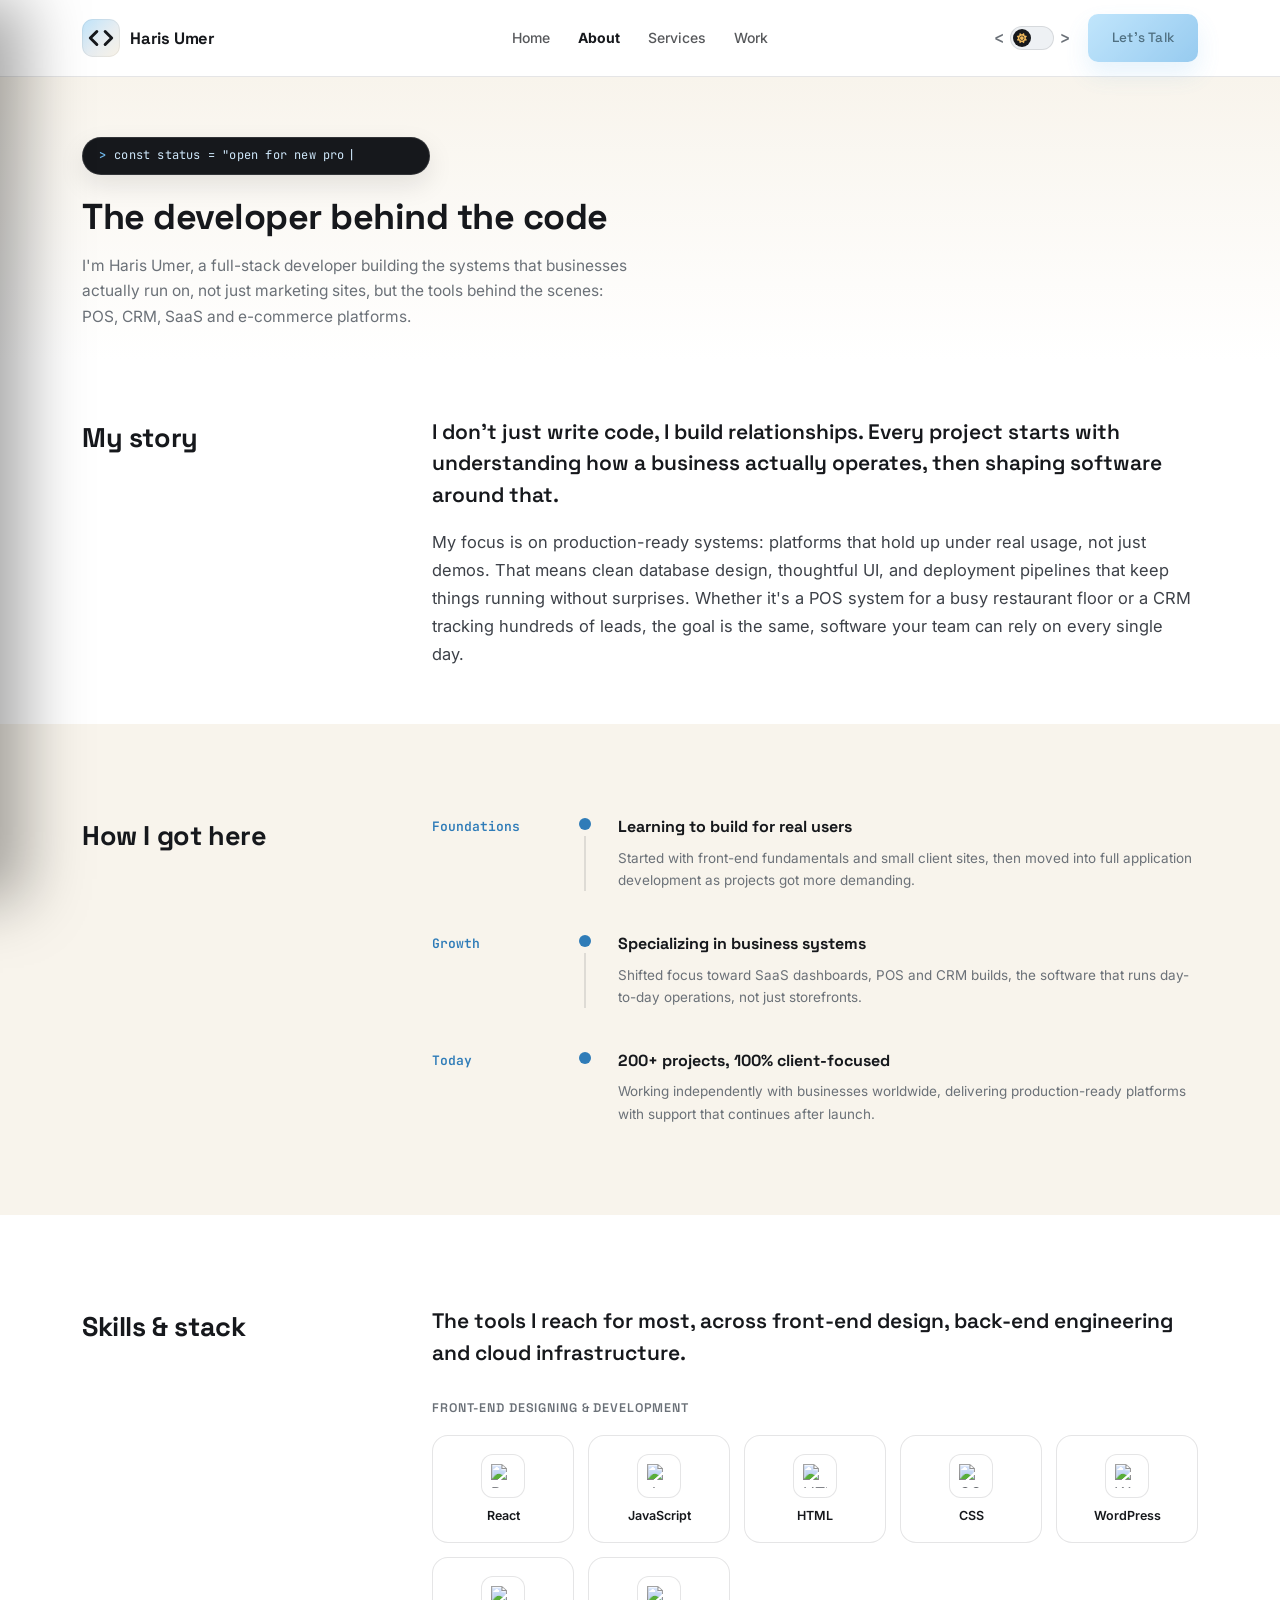
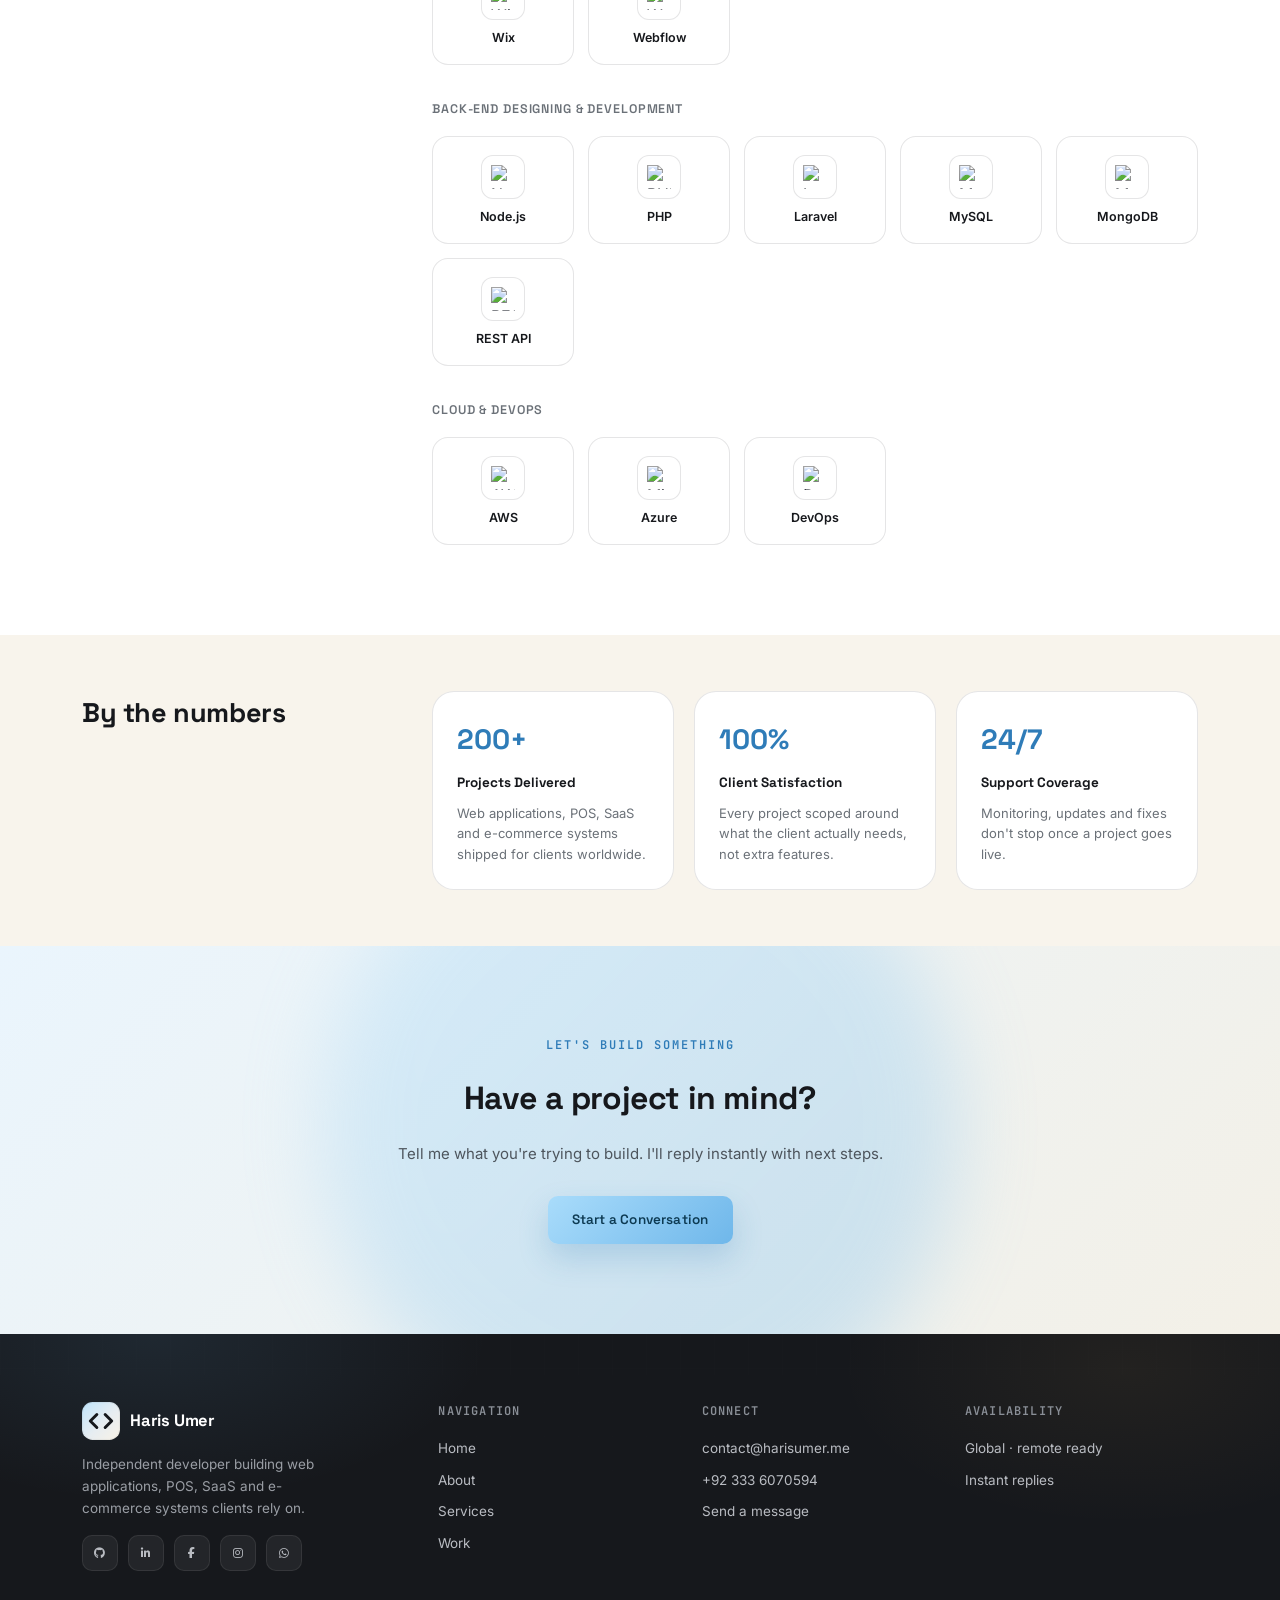
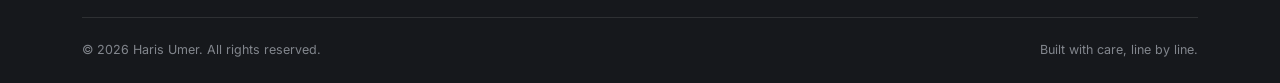
==== about.html @ bc99680a "Add files via upload" ====
<!DOCTYPE html>
<html lang="en">
<head>
<meta charset="UTF-8" />
<script>
(function () {
  try {
    var saved = localStorage.getItem('theme');
    var theme = saved || 'light';
    document.documentElement.setAttribute('data-theme', theme);
  } catch (e) {}
})();
</script>
<meta name="viewport" content="width=device-width, initial-scale=1.0" />
<title>About | Haris Umer</title>
<meta name="description" content="Full-stack developer focused on business systems, SaaS, POS, CRM and e-commerce. Learn about the stack, the process, and the way I work.">
<meta name="keywords" content="about Haris Umer, full-stack developer bio, Laravel React developer, business systems engineer, software developer process">
<meta name="author" content="Haris Umer">
<meta name="robots" content="index, follow, max-image-preview:large">
<meta name="theme-color" content="#16181c">
<link rel="canonical" href="https://harisumer.me/about">

<!-- Open Graph / Facebook / LinkedIn -->
<meta property="og:type" content="website">
<meta property="og:site_name" content="Haris Umer">
<meta property="og:url" content="https://harisumer.me/about">
<meta property="og:title" content="About | Haris Umer">
<meta property="og:description" content="Full-stack developer focused on business systems, SaaS, POS, CRM and e-commerce. Learn about the stack, the process, and the way I work.">
<meta property="og:image" content="https://harisumer.me/assets/images/og-image.png">
<meta property="og:image:width" content="1200">
<meta property="og:image:height" content="630">
<meta property="og:image:alt" content="Haris Umer - Business Systems Engineer">
<meta property="og:locale" content="en_US">

<!-- Twitter -->
<meta name="twitter:card" content="summary_large_image">
<meta name="twitter:url" content="https://harisumer.me/about">
<meta name="twitter:title" content="About | Haris Umer">
<meta name="twitter:description" content="Full-stack developer focused on business systems, SaaS, POS, CRM and e-commerce. Learn about the stack, the process, and the way I work.">
<meta name="twitter:image" content="https://harisumer.me/assets/images/og-image.png">
<meta name="twitter:image:alt" content="Haris Umer - Business Systems Engineer">

<!-- Icons -->
<link rel="icon" type="image/svg+xml" href="assets/favicon.svg">
<link rel="icon" type="image/png" sizes="192x192" href="assets/images/logo-192.png">
<link rel="apple-touch-icon" sizes="512x512" href="assets/images/logo-512.png">
<link rel="stylesheet" href="assets/styles.css" />
<link rel="stylesheet" href="https://cdnjs.cloudflare.com/ajax/libs/font-awesome/6.5.2/css/all.min.css" referrerpolicy="no-referrer" />
<script src="https://cdn.jsdelivr.net/npm/@emailjs/browser@3/dist/email.min.js"></script>
<script type="application/ld+json">
{
  "@context": "https://schema.org",
  "@type": "Person",
  "name": "Haris Umer",
  "url": "https://harisumer.me/",
  "image": "https://harisumer.me/assets/images/logo-512.png",
  "jobTitle": "Business Systems Engineer / Full-Stack Developer",
  "description": "Full-stack developer building production-ready SaaS platforms, POS systems, CRMs and e-commerce applications.",
  "email": "mailto:contact@harisumer.me",
  "telephone": "+923336070594",
  "sameAs": [
    "https://github.com/harisumer8118",
    "https://linkedin.com/in/haris-umer-ba3521279",
    "https://www.facebook.com/profile.php?id=100092946462162",
    "https://www.instagram.com/harisumer16/"
  ]
}
</script>
</head>
<body>

<header class="nav">
  <div class="nav-inner">
    <a class="logo" href="/">
      <img class="logo-badge" src="assets/images/logo.svg" width="40" height="40" alt="Haris Umer logo" loading="eager">
      <span class="logo-word">Haris Umer</span>
    </a>
    <div class="nav-controls">
      <div class="theme-toggle-wrap">
        <span class="bracket">&lt;</span>
        <button type="button" class="theme-toggle" id="themeToggle" role="switch" aria-checked="false" aria-label="Toggle dark mode">
          <span class="toggle-thumb"></span>
        </button>
        <span class="bracket">&gt;</span>
      </div>
      <button class="nav-toggle" type="button" aria-label="Toggle navigation" aria-expanded="false" aria-controls="primaryNav">
        <span></span><span></span><span></span>
      </button>
    </div>
    <nav class="links" id="primaryNav">
      <div class="page-links">
        <a href="/">Home</a>
        <a href="/about" class="active">About</a>
        <a href="/services">Services</a>
        <a href="/work">Work</a>
      </div>
      <a class="btn sky nav-cta" href="/contact">Let's Talk</a>
    </nav>
  </div>
</header>

<!-- ===== PAGE HERO ===== -->
<section class="page-hero">
  <div class="wrap">
    <div class="hero-badge-wrap animate-once">
      <div class="badge code-badge">
        <span class="prompt" aria-hidden="true">&gt;</span><span class="code-line" id="codeLine" aria-hidden="true"></span><span class="caret" aria-hidden="true">|</span>
      </div>
      <span class="sr-only">Available for new projects</span>
    </div>
    <h1>The developer behind the code</h1>
    <p class="lead">I'm Haris Umer, a full-stack developer building the systems that businesses actually run on, not just marketing sites, but the tools behind the scenes: POS, CRM, SaaS and e-commerce platforms.</p>
  </div>
</section>

<!-- ===== BIO ===== -->
<section class="section tight">
  <div class="wrap">
    <div class="split-grid">
      <div class="split-label-col animate-once">
        <h2 class="section-title">My story</h2>
      </div>
      <div class="split-content-col">
        <p class="split-lead as-heading">I don't just write code, I build relationships. Every project starts with understanding how a business actually operates, then shaping software around that.</p>
        <p class="split-lead" style="margin-top:18px;">My focus is on production-ready systems: platforms that hold up under real usage, not just demos. That means clean database design, thoughtful UI, and deployment pipelines that keep things running without surprises. Whether it's a POS system for a busy restaurant floor or a CRM tracking hundreds of leads, the goal is the same, software your team can rely on every single day.</p>
      </div>
    </div>
  </div>
</section>

<!-- ===== TIMELINE ===== -->
<section class="section on-cream">
  <div class="wrap">
    <div class="split-grid">
      <div class="split-label-col animate-once">
        <h2 class="section-title">How I got here</h2>
      </div>
      <div class="split-content-col">
        <div class="timeline stagger-children">
          <div class="timeline-item">
            <div class="t-year">Foundations</div>
            <div class="t-dot-col"><span class="t-dot"></span><span class="t-line"></span></div>
            <div><h3>Learning to build for real users</h3><p>Started with front-end fundamentals and small client sites, then moved into full application development as projects got more demanding.</p></div>
          </div>
          <div class="timeline-item">
            <div class="t-year">Growth</div>
            <div class="t-dot-col"><span class="t-dot"></span><span class="t-line"></span></div>
            <div><h3>Specializing in business systems</h3><p>Shifted focus toward SaaS dashboards, POS and CRM builds, the software that runs day-to-day operations, not just storefronts.</p></div>
          </div>
          <div class="timeline-item">
            <div class="t-year">Today</div>
            <div class="t-dot-col"><span class="t-dot"></span></div>
            <div><h3>200+ projects, 100% client-focused</h3><p>Working independently with businesses worldwide, delivering production-ready platforms with support that continues after launch.</p></div>
          </div>
        </div>
      </div>
    </div>
  </div>
</section>

<!-- ===== SKILLS ===== -->
<section class="section">
  <div class="wrap">
    <div class="split-grid">
      <div class="split-label-col animate-once">
        <h2 class="section-title">Skills &amp; stack</h2>
      </div>
      <div class="split-content-col">
        <p class="split-lead as-heading" style="margin-bottom:30px;">The tools I reach for most, across front-end design, back-end engineering and cloud infrastructure.</p>

        <div class="skill-category">
          <h3 class="skill-cat-title">Front-end designing &amp; development</h3>
          <div class="skill-logo-grid stagger-children">
            <div class="skill-logo-card"><span class="skill-logo-icon"><img src="https://cdn.simpleicons.org/react" alt="React logo" loading="lazy"></span><span class="skill-logo-name">React</span></div>
            <div class="skill-logo-card"><span class="skill-logo-icon"><img src="https://cdn.simpleicons.org/javascript" alt="JavaScript logo" loading="lazy"></span><span class="skill-logo-name">JavaScript</span></div>
            <div class="skill-logo-card"><span class="skill-logo-icon"><img src="https://cdn.simpleicons.org/html5" alt="HTML5 logo" loading="lazy"></span><span class="skill-logo-name">HTML</span></div>
            <div class="skill-logo-card"><span class="skill-logo-icon"><img src="https://cdn.simpleicons.org/css" alt="CSS3 logo" loading="lazy"></span><span class="skill-logo-name">CSS</span></div>
            <div class="skill-logo-card"><span class="skill-logo-icon"><img src="https://cdn.simpleicons.org/wordpress" alt="WordPress logo" loading="lazy"></span><span class="skill-logo-name">WordPress</span></div>
            <div class="skill-logo-card"><span class="skill-logo-icon"><img src="https://cdn.simpleicons.org/wix" alt="Wix logo" loading="lazy"></span><span class="skill-logo-name">Wix</span></div>
            <div class="skill-logo-card"><span class="skill-logo-icon"><img src="https://cdn.simpleicons.org/webflow" alt="Webflow logo" loading="lazy"></span><span class="skill-logo-name">Webflow</span></div>
          </div>
        </div>

        <div class="skill-category">
          <h3 class="skill-cat-title">Back-end designing &amp; development</h3>
          <div class="skill-logo-grid stagger-children">
            <div class="skill-logo-card"><span class="skill-logo-icon"><img src="https://cdn.simpleicons.org/nodedotjs" alt="Node.js logo" loading="lazy"></span><span class="skill-logo-name">Node.js</span></div>
            <div class="skill-logo-card"><span class="skill-logo-icon"><img src="https://cdn.simpleicons.org/php" alt="PHP logo" loading="lazy"></span><span class="skill-logo-name">PHP</span></div>
            <div class="skill-logo-card"><span class="skill-logo-icon"><img src="https://cdn.simpleicons.org/laravel" alt="Laravel logo" loading="lazy"></span><span class="skill-logo-name">Laravel</span></div>
            <div class="skill-logo-card"><span class="skill-logo-icon"><img src="https://cdn.simpleicons.org/mysql" alt="MySQL logo" loading="lazy"></span><span class="skill-logo-name">MySQL</span></div>
            <div class="skill-logo-card"><span class="skill-logo-icon"><img src="https://cdn.simpleicons.org/mongodb" alt="MongoDB logo" loading="lazy"></span><span class="skill-logo-name">MongoDB</span></div>
            <div class="skill-logo-card"><span class="skill-logo-icon"><img src="https://cdn.simpleicons.org/swagger" alt="REST API logo" loading="lazy"></span><span class="skill-logo-name">REST API</span></div>
          </div>
        </div>

        <div class="skill-category">
          <h3 class="skill-cat-title">Cloud &amp; DevOps</h3>
          <div class="skill-logo-grid stagger-children">
            <div class="skill-logo-card"><span class="skill-logo-icon"><img src="https://cdn.jsdelivr.net/gh/devicons/devicon@latest/icons/amazonwebservices/amazonwebservices-original-wordmark.svg" alt="AWS logo" loading="lazy"></span><span class="skill-logo-name">AWS</span></div>
            <div class="skill-logo-card"><span class="skill-logo-icon"><img src="https://cdn.jsdelivr.net/gh/devicons/devicon@latest/icons/azure/azure-original.svg" alt="Microsoft Azure logo" loading="lazy"></span><span class="skill-logo-name">Azure</span></div>
            <div class="skill-logo-card"><span class="skill-logo-icon"><img src="https://cdn.simpleicons.org/docker" alt="Docker logo" loading="lazy"></span><span class="skill-logo-name">DevOps</span></div>
          </div>
        </div>
      </div>
    </div>
  </div>
</section>

<!-- ===== FACTS ===== -->
<section class="section tight on-cream">
  <div class="wrap">
    <div class="split-grid">
      <div class="split-label-col animate-once">
        <h2 class="section-title">By the numbers</h2>
      </div>
      <div class="split-content-col">
        <div class="fact-grid stagger-children">
          <div class="fact-card"><div class="n">200+</div><h4>Projects Delivered</h4><p>Web applications, POS, SaaS and e-commerce systems shipped for clients worldwide.</p></div>
          <div class="fact-card"><div class="n">100%</div><h4>Client Satisfaction</h4><p>Every project scoped around what the client actually needs, not extra features.</p></div>
          <div class="fact-card"><div class="n">24/7</div><h4>Support Coverage</h4><p>Monitoring, updates and fixes don't stop once a project goes live.</p></div>
        </div>
      </div>
    </div>
  </div>
</section>

<!-- ===== CTA ===== -->
<section class="cta-section">
  <div class="wrap">
    <div class="eyebrow">Let's build something</div>
    <h2>Have a project in mind?</h2>
    <p>Tell me what you're trying to build. I'll reply instantly with next steps.</p>
    <a class="btn sky" href="/contact">Start a Conversation</a>
  </div>
</section>

<footer>
  <div class="wrap">
    <div class="footer-grid">
      <div class="footer-col footer-brand">
        <a class="logo" href="/">
          <img class="logo-badge" src="assets/images/logo.svg" width="40" height="40" alt="Haris Umer logo" loading="eager">
          <span class="logo-word" style="color:#fff;">Haris Umer</span>
        </a>
        <p>Independent developer building web applications, POS, SaaS and e-commerce systems clients rely on.</p>
        <div class="social-row">
          <a href="https://github.com/harisumer8118" target="_blank" rel="noopener" aria-label="GitHub"><i class="fa-brands fa-github" aria-hidden="true"></i></a>
          <a href="https://linkedin.com/in/haris-umer-ba3521279" target="_blank" rel="noopener" aria-label="LinkedIn"><i class="fa-brands fa-linkedin-in" aria-hidden="true"></i></a>
          <a href="https://www.facebook.com/profile.php?id=100092946462162" target="_blank" rel="noopener" aria-label="Facebook"><i class="fa-brands fa-facebook-f" aria-hidden="true"></i></a>
          <a href="https://www.instagram.com/harisumer16/" target="_blank" rel="noopener" aria-label="Instagram"><i class="fa-brands fa-instagram" aria-hidden="true"></i></a>
          <a href="https://wa.me/923336070594" target="_blank" rel="noopener" aria-label="WhatsApp"><i class="fa-brands fa-whatsapp" aria-hidden="true"></i></a>
        </div>
      </div>
      <div class="footer-col">
        <h6>Navigation</h6>
        <a href="/">Home</a>
        <a href="/about">About</a>
        <a href="/services">Services</a>
        <a href="/work">Work</a>
      </div>
      <div class="footer-col">
        <h6>Connect</h6>
        <a href="mailto:contact@harisumer.me">contact@harisumer.me</a>
        <a href="tel:+923336070594">+92 333 6070594</a>
        <a href="/contact">Send a message</a>
      </div>
      <div class="footer-col">
        <h6>Availability</h6>
        <p>Global · remote ready</p>
        <p>Instant replies</p>
      </div>
    </div>
    <div class="footer-bottom">
      <span>© 2026 Haris Umer. All rights reserved.</span>
      <span>Built with care, line by line.</span>
    </div>
  </div>
</footer>


<!-- ===== LET'S TALK POPUP (slide-in form) ===== -->
<div class="talk-popup-overlay" id="talkPopupOverlay"></div>
<aside class="talk-popup" id="talkPopup" aria-hidden="true">
  <button type="button" class="talk-popup-close" id="talkPopupClose" aria-label="Close contact form">
    <i class="fa-solid fa-xmark" aria-hidden="true"></i>
  </button>
  <div class="talk-popup-inner">
    <div class="eyebrow" style="color:#8a8f97;">Send a message</div>
    <h2>Let's build something amazing together</h2>
    <p class="talk-popup-lead">Send over a few details about your project and I'll reply instantly, no automated runaround.</p>
    <form id="talkPopupForm">
      <div class="form-field" style="margin-bottom:16px;">
        <label for="talk-name">Your Name</label>
        <input id="talk-name" type="text" data-field="name" placeholder="e.g., Morgan Chen" required>
      </div>
      <div class="form-field" style="margin-bottom:16px;">
        <label for="talk-email">Email Address</label>
        <input id="talk-email" type="email" data-field="email" placeholder="client@company.com" required>
      </div>
      <div class="form-field" style="margin-bottom:16px;">
        <label for="talk-phone">Phone</label>
        <input id="talk-phone" type="tel" data-field="phone" placeholder="+92 300 1234567">
      </div>
      <div class="form-field" style="margin-bottom:20px;">
        <label for="talk-message">Project / Message</label>
        <textarea id="talk-message" rows="5" data-field="message" placeholder="I need a system that handles..." required></textarea>
      </div>
      <button type="submit" class="btn sky block">Send Message</button>
      <p class="form-status" style="font-size:12.5px; color:#8a8f97; margin-top:12px;"></p>
    </form>
  </div>
</aside>

<!-- ===== SUCCESS POPUP (shown after a message is sent) ===== -->
<div class="success-popup-overlay" id="successPopupOverlay"></div>
<div class="success-popup" id="successPopup" role="alertdialog" aria-hidden="true">
  <button type="button" class="success-popup-close" id="successPopupClose" aria-label="Close">
    <i class="fa-solid fa-xmark" aria-hidden="true"></i>
  </button>
  <div class="success-popup-icon"><i class="fa-solid fa-circle-check" aria-hidden="true"></i></div>
  <h2>Message Sent!</h2>
  <p>Thanks for reaching out, your message has been sent successfully.</p>
</div>

<script src="assets/nav.js"></script>
<script src="assets/theme.js"></script>
<script src="assets/badge.js"></script>
</body>
</html>
---- assets/styles.css ----
/* ============================================================
   HARIS UMER — Developer Portfolio
   Shared stylesheet
   ============================================================ */

@import url('https://fonts.googleapis.com/css2?family=Space+Grotesk:wght@500;600;700&family=Inter:wght@400;500;600;700&family=JetBrains+Mono:wght@400;500;600&display=swap');

* { margin: 0; padding: 0; box-sizing: border-box; }

:root {
  --ink: #16181c;
  --ink-soft: #3d4148;
  --muted: #6b7178;
  --paper: #ffffff;
  --cream: #f8f4ec;
  --gray: #eef1f4;
  --line: rgba(22, 24, 28, .11);
  --card: #f6f3ec;
  --sky: #6fb7ea;
  --sky-deep: #2f7cb8;
  --sky-soft: #dcedfa;
  --grad: linear-gradient(135deg, #bfe4fb 0%, #e7edf1 52%, #f8f2e6 100%);
  --grad-btn: linear-gradient(135deg, #a9dcfb 0%, #6fb7ea 100%);
  --grad-deep: linear-gradient(135deg, #6fb7ea 0%, #9db6c8 55%, #e9dfcf 100%);
  --radius-lg: 22px;
  --radius-md: 16px;
  --radius-sm: 10px;
  --maxw: 1180px;
  --display: 'Space Grotesk', sans-serif;
  --body: 'Inter', sans-serif;
  --mono: 'JetBrains Mono', monospace;

  /* fixed tokens: stay constant across light/dark theme (always-dark UI surfaces) */
  --ink-fixed: #16181c;
  --ink-fixed-soft: #22252b;
  --header-bg: rgba(255, 255, 255, .82);
  --shadow-color: rgba(22, 24, 28, .10);
}

html[data-theme="dark"] {
  --ink: #eef1f5;
  --ink-soft: #c7ccd3;
  --muted: #9298a1;
  --paper: #121417;
  --cream: #1a1d22;
  --gray: #1e2126;
  --line: rgba(255, 255, 255, .12);
  --card: #1b1e23;
  --sky-soft: rgba(111, 183, 234, .16);
  --header-bg: rgba(18, 20, 23, .78);
  --shadow-color: rgba(0, 0, 0, .45);
}

html { scroll-behavior: smooth; }
html, body { max-width: 100%; overflow-x: hidden; }

body {
  font-family: var(--body);
  color: var(--ink-soft);
  background: var(--paper);
  -webkit-font-smoothing: antialiased;
  line-height: 1.65;
  transition: background-color .35s ease, color .35s ease;
}

a { color: inherit; text-decoration: none; }
img { max-width: 100%; display: block; }
button { font-family: inherit; cursor: pointer; }
.wrap { max-width: var(--maxw); margin: 0 auto; padding: 0 32px; }
h1, h2, h3, h4, .logo-word, .eyebrow, .btn, .mono { font-family: var(--display); }
.mono-font { font-family: var(--mono); }

/* ----- ANIMATIONS ----- */
@keyframes fadeSlideUp { 0% { opacity: 0; transform: translateY(22px); } 100% { opacity: 1; transform: translateY(0); } }
@keyframes floaty { 0%, 100% { transform: translateY(0); } 50% { transform: translateY(-10px); } }
@keyframes blink { 0%, 100% { opacity: 1; } 50% { opacity: .25; } }
.animate-once { animation: fadeSlideUp .6s ease forwards; }
.stagger-children > * { opacity: 0; animation: fadeSlideUp .5s ease forwards; }
.stagger-children > *:nth-child(1) { animation-delay: .05s; }
.stagger-children > *:nth-child(2) { animation-delay: .1s; }
.stagger-children > *:nth-child(3) { animation-delay: .15s; }
.stagger-children > *:nth-child(4) { animation-delay: .2s; }
.stagger-children > *:nth-child(5) { animation-delay: .25s; }
.stagger-children > *:nth-child(6) { animation-delay: .3s; }

/* ---------- NAV ---------- */
header.nav {
  position: sticky;
  top: 0;
  z-index: 50;
  background: var(--header-bg);
  backdrop-filter: blur(12px);
  border-bottom: 1px solid var(--line);
  transition: background-color .35s ease, border-color .35s ease;
}
.nav-inner {
  position: relative;
  max-width: var(--maxw);
  margin: 0 auto;
  padding: 14px 32px;
  display: flex;
  align-items: center;
  gap: 18px;
}
.logo { display: flex; align-items: center; gap: 10px; flex: none; margin-right: auto; }
.logo-badge { width: 38px; height: 38px; flex: none; }
.logo-word { font-size: 16.5px; font-weight: 700; color: var(--ink); letter-spacing: -.2px; }
.logo-word span { color: var(--sky-deep); }
/* controls that must always stay visible in the header, even on mobile */
.nav-controls { display: flex; align-items: center; gap: 16px; flex: none; }
nav.links { display: flex; align-items: center; gap: 30px; font-size: 14px; color: var(--ink); white-space: nowrap; }
.page-links { display: flex; align-items: center; gap: 28px; position: absolute; left: 50%; top: 50%; transform: translate(-50%, -50%); }
nav.links a { opacity: .72; transition: opacity .2s; font-weight: 500; }
nav.links a:hover { opacity: 1; }
nav.links a.active { opacity: 1; font-weight: 700; color: var(--ink); }
nav.links a.btn.active { border-bottom: none; }

.nav-toggle { display: none; flex-direction: column; justify-content: center; align-items: center; gap: 5px; width: 40px; height: 40px; flex: none; background: none; border: none; border-radius: 8px; padding: 0; z-index: 60; }
.nav-toggle:hover { background: var(--gray); }
.nav-toggle span { display: block; width: 22px; height: 2px; background: var(--ink); border-radius: 2px; transition: transform .25s ease, opacity .2s ease; }
.nav-toggle[aria-expanded="true"] span:nth-child(1) { transform: translateY(7px) rotate(45deg); }
.nav-toggle[aria-expanded="true"] span:nth-child(2) { opacity: 0; }
.nav-toggle[aria-expanded="true"] span:nth-child(3) { transform: translateY(-7px) rotate(-45deg); }

.btn {
  display: inline-flex; align-items: center; justify-content: center; gap: 8px;
  background: var(--ink-fixed); color: #fff; padding: 13px 24px; border-radius: 10px;
  font-size: 13.5px; font-weight: 600; letter-spacing: .2px;
  transition: transform .2s ease, filter .2s ease, box-shadow .2s ease;
  border: 1px solid transparent;
}
.btn:hover { transform: translateY(-2px); filter: brightness(1.15); }
.btn.sky { border: none; background: var(--grad-btn); color: #0d3a52; box-shadow: 0 12px 24px rgba(111, 183, 234, .24); }
.btn.sky:hover { filter: brightness(1.03); }
.btn.ghost { background: transparent; color: var(--ink); border: 1px solid var(--line); }
.btn.ghost:hover { background: var(--gray); transform: translateY(-2px); }
.btn.light { background: var(--paper); color: var(--ink); }
.btn.block { width: 100%; }

/* ---------- HERO ---------- */
.hero { padding: 78px 0 90px; position: relative; overflow: hidden; background: linear-gradient(180deg, var(--cream) 0%, var(--paper) 65%); transition: background-color .35s ease; }
.hero-grid { position: relative; z-index: 1; display: grid; grid-template-columns: 1.05fr .95fr; align-items: center; gap: 50px; }
.badge {
  display: inline-flex; align-items: center; gap: 10px; font-size: 12px; color: var(--muted);
  letter-spacing: 1.6px; text-transform: uppercase; margin-bottom: 22px; font-family: var(--mono);
  background: var(--paper); border: 1px solid var(--line); padding: 8px 14px 8px 10px; border-radius: 999px;
}

/* ---------- HERO CODE BADGE: live typing code badge (above each page's H1) ---------- */
.hero-badge-wrap { display: flex; margin-bottom: 22px; }
.badge.code-badge {
  margin: 0; text-transform: none; letter-spacing: .2px; gap: 0;
  background: var(--ink-fixed); border: 1px solid rgba(255, 255, 255, .12);
  color: #b7e6c9; padding: 8px 16px; min-width: 0; max-width: 100%;
  box-shadow: 0 10px 26px var(--shadow-color);
  width: 348px;
}
.code-badge .prompt { color: #6fb7ea; margin-right: 8px; font-weight: 600; flex: none; }
.code-badge .code-line {
  white-space: nowrap; overflow: hidden; color: #cfe8fb; font-size: 12px;
}
.code-badge .code-line .cd-kw { color: #7cc0ec; }
.code-badge .code-line .cd-str { color: #8fdba8; }
.code-badge .caret {
  display: inline-block; width: 7px; margin-left: 3px; color: #cfe8fb; flex: none;
  animation: blink .9s steps(1) infinite;
}
.sr-only {
  position: absolute; width: 1px; height: 1px; padding: 0; margin: -1px; overflow: hidden;
  clip: rect(0, 0, 0, 0); white-space: nowrap; border: 0;
}

/* ---------- DEV-STYLE THEME TOGGLE:  <  [switch]  >  ---------- */
.theme-toggle-wrap { display: inline-flex; align-items: center; gap: 6px; font-family: var(--mono); }
.theme-toggle-wrap .bracket { color: var(--muted); font-size: 17px; font-weight: 600; line-height: 1; user-select: none; }
.theme-toggle {
  position: relative; display: inline-flex; align-items: center; width: 44px; height: 24px;
  background: var(--gray); border: 1px solid var(--line); border-radius: 999px; padding: 2px;
  transition: background-color .25s ease, border-color .25s ease;
}
.theme-toggle .toggle-thumb {
  width: 18px; height: 18px; border-radius: 50%; background: var(--ink-fixed);
  display: flex; align-items: center; justify-content: center; font-size: 10px;
  transform: translateX(0); transition: transform .25s ease, background-color .25s ease;
}
.theme-toggle .toggle-thumb::before { font-family: "Font Awesome 6 Free"; font-weight: 900; content: "\f185"; color: #f0b95c; font-size: 10px; }
.theme-toggle[aria-checked="true"] { background: #2a2e35; border-color: rgba(255,255,255,.16); }
.theme-toggle[aria-checked="true"] .toggle-thumb { transform: translateX(20px); background: #eef1f5; }
.theme-toggle[aria-checked="true"] .toggle-thumb::before { content: "\f186"; color: #4f97cf; }


h1.headline { font-size: 48px; line-height: 1.1; font-weight: 700; letter-spacing: -1px; max-width: 560px; margin: 0 0 20px; color: var(--ink); }
h1.headline em { font-style: normal; background: linear-gradient(135deg, var(--sky-deep), #7cc0ec); -webkit-background-clip: text; background-clip: text; color: transparent; }
.hero-left .sub { font-size: 16px; color: var(--muted); max-width: 460px; margin-bottom: 30px; line-height: 1.7; }
.hero-actions { display: flex; align-items: center; gap: 16px; flex-wrap: wrap; margin-bottom: 34px; }
.hero-stats { display: flex; gap: 30px; flex-wrap: wrap; }
.hero-stats .hstat b { display: block; font-family: var(--display); font-size: 22px; font-weight: 700; color: var(--ink); }
.hero-stats .hstat span { font-size: 12px; color: var(--muted); text-transform: uppercase; letter-spacing: .6px; }

/* code editor panel — signature element */
.editor-card {
  background: var(--paper); border: 1px solid var(--line); border-radius: var(--radius-lg);
  box-shadow: 0 30px 60px var(--shadow-color); overflow: hidden; position: relative; z-index: 1;
  animation: floaty 6s ease-in-out infinite; transition: background-color .35s ease, border-color .35s ease;
}
.editor-bar { display: flex; align-items: center; gap: 8px; padding: 14px 18px; background: var(--cream); border-bottom: 1px solid var(--line); }
.editor-bar .dot { width: 11px; height: 11px; border-radius: 50%; }
.editor-bar .dot.r { background: #f1786b; }
.editor-bar .dot.y { background: #f0b95c; }
.editor-bar .dot.g { background: #6cc292; }
.editor-bar .filename { margin-left: 10px; font-family: var(--mono); font-size: 12px; color: var(--muted); }
.editor-body { padding: 26px 26px 30px; font-family: var(--mono); font-size: 13.5px; line-height: 2; }
.editor-body .ln { color: #b7bcc4; display: inline-block; width: 20px; user-select: none; }
.editor-body .kw { color: var(--sky-deep); }
.editor-body .prop { color: #a76b3e; }
.editor-body .str { color: #4f8a5b; }
.editor-body .punc { color: var(--muted); }
.editor-body .bool { color: #b3548a; }
.editor-footer { display: flex; align-items: center; gap: 10px; padding: 14px 26px; background: var(--cream); border-top: 1px solid var(--line); font-family: var(--mono); font-size: 12px; color: var(--muted); }
.editor-footer .live-dot { width: 7px; height: 7px; border-radius: 50%; background: #6cc292; animation: blink 1.4s infinite; }

@media (max-width: 900px) {
  .hero-grid { grid-template-columns: 1fr; }
  h1.headline { font-size: 36px; max-width: 100%; }
}

/* ---------- PAGE HERO (About / Services / Work / Contact) ---------- */
.page-hero { padding: 60px 0 30px; background: linear-gradient(180deg, var(--cream), var(--paper)); transition: background-color .35s ease; }
.page-hero h1 { font-size: 36px; line-height: 1.16; font-weight: 700; letter-spacing: -.5px; max-width: 620px; margin: 0 0 14px; color: var(--ink); }
.page-hero p.lead { font-size: 15.5px; color: var(--muted); max-width: 560px; }

/* ---------- SECTIONS ---------- */
.section { padding: 90px 0; }
.section.tight { padding: 56px 0; }
.section.on-cream { background: var(--cream); }
.section.on-gray { background: var(--gray); }
.section-title { font-size: 27px; font-weight: 700; margin: 0 0 30px; letter-spacing: -.4px; color: var(--ink); }
.eyebrow { margin-bottom: 16px; font-size: 12px; color: var(--sky-deep); letter-spacing: 2px; text-transform: uppercase; font-family: var(--mono); font-weight: 600; }

/* ---------- SPLIT GRID (label col + content col) ---------- */
.split-grid { display: grid; grid-template-columns: 300px 1fr; gap: 50px; }
.split-grid.no-divider { border: none; }
.split-lead { font-size: 16.5px; color: var(--ink-soft); line-height: 1.7; }
.split-lead.as-heading { font-family: var(--display); font-size: 21px; font-weight: 600; line-height: 1.5; color: var(--ink); }
@media (max-width: 900px) { .split-grid { grid-template-columns: 1fr; gap: 20px; } }

/* ---------- CARDS: services ---------- */
.services-grid { display: grid; grid-template-columns: repeat(3, 1fr); gap: 20px; }
.service-card {
  border: 1px solid var(--line); border-radius: var(--radius-lg); padding: 28px; background: var(--paper);
  display: flex; flex-direction: column; gap: 14px;
  transition: transform .25s ease, box-shadow .25s ease, border-color .25s ease, background-color .35s ease;
}
.service-card:hover { transform: translateY(-4px); box-shadow: 0 20px 40px var(--shadow-color); border-color: transparent; }
.service-card .icon { width: 46px; height: 46px; border-radius: 12px; background: var(--sky-soft); display: flex; align-items: center; justify-content: center; font-size: 19px; color: var(--sky-deep); }
.service-card h3 { font-size: 16.5px; font-weight: 700; color: var(--ink); margin: 0; }
.service-card p { font-size: 13.5px; color: var(--muted); line-height: 1.65; margin: 0; }
.service-card.featured { background: var(--grad); border-color: transparent; }
.service-card.featured .icon { background: rgba(255, 255, 255, .6); color: var(--ink-fixed); }
.service-card.featured h3, .service-card.featured p { color: var(--ink-fixed); }
.service-card.featured p { opacity: .72; }

@media (max-width: 900px) { .services-grid { grid-template-columns: repeat(2, 1fr); } }
@media (max-width: 600px) { .services-grid { grid-template-columns: 1fr; } }

/* ---------- DESIGN PROCESS BOX (Services page) ---------- */
.design-process-box {
  margin-top: 34px; border: 1px solid var(--line); border-radius: var(--radius-lg);
  padding: 30px 32px; background: var(--card);
}
.design-process-box h3 { font-size: 17px; font-weight: 700; color: var(--ink); margin: 0 0 10px; }
.design-process-box > p { font-size: 14px; color: var(--muted); margin: 0 0 14px; }
.design-process-list { list-style: none; counter-reset: dstep; display: flex; flex-direction: column; gap: 14px; margin: 0; padding: 0; }
.design-process-list li {
  counter-increment: dstep; position: relative; padding-left: 38px; font-size: 14px; color: var(--ink-soft); line-height: 1.65;
}
.design-process-list li::before {
  content: counter(dstep); position: absolute; left: 0; top: 0; width: 26px; height: 26px; border-radius: 50%;
  background: var(--grad-btn); color: #0d3a52; font-family: var(--display); font-weight: 700; font-size: 12.5px;
  display: flex; align-items: center; justify-content: center;
}
.design-process-list li strong { color: var(--ink); }

/* ---------- PROJECT CARDS ---------- */
.works-grid { display: grid; grid-template-columns: repeat(3, 1fr); gap: 22px; }
.work-card { border: 1px solid var(--line); border-radius: var(--radius-lg); overflow: hidden; background: var(--paper); transition: transform .25s ease, box-shadow .3s ease; display: flex; flex-direction: column; }
.work-card:hover { transform: translateY(-5px); box-shadow: 0 24px 44px var(--shadow-color); }
.work-shot { aspect-ratio: 16/10.5; overflow: hidden; background: var(--gray); position: relative; }
.work-shot img { width: 100%; height: 100%; object-fit: cover; object-position: top; transition: transform .5s ease; }
.work-card:hover .work-shot img { transform: scale(1.04); }
.work-body { padding: 22px 24px 26px; display: flex; flex-direction: column; gap: 10px; flex: 1; }
.work-body h3 { font-size: 17px; font-weight: 700; color: var(--ink); margin: 0; }
.work-body p { font-size: 13.5px; color: var(--muted); line-height: 1.6; margin: 0; }
.tags { display: flex; gap: 8px; flex-wrap: wrap; margin-top: auto; padding-top: 6px; }
.tag { font-size: 11px; background: var(--sky-soft); color: var(--sky-deep); border: 1px solid transparent; padding: 5px 11px; border-radius: 999px; font-weight: 600; letter-spacing: .2px; }

@media (max-width: 900px) { .works-grid { grid-template-columns: 1fr 1fr; } }
@media (max-width: 640px) { .works-grid { grid-template-columns: 1fr; } }

/* ---------- PROJECTS SHOWCASE (Work page) ---------- */
.work-shot.placeholder { display: flex; align-items: center; justify-content: center; background: var(--grad); font-size: 42px; color: var(--ink-fixed); opacity: .82; }
.project-showcase .work-card.is-extra { display: none; }
.project-showcase.show-all .work-card.is-extra { display: flex; }

/* ---------- STATS / GRADIENT PANEL ---------- */
.gradient-panel { background: var(--grad); border-radius: 40px; padding: 60px 50px; }
.stat-row { display: grid; grid-template-columns: repeat(4, 1fr); gap: 24px; text-align: center; }
.stat-row .stat b { display: block; font-family: var(--display); font-size: 34px; font-weight: 700; color: var(--ink-fixed); }
.stat-row .stat span { font-size: 12.5px; color: var(--ink-fixed-soft); text-transform: uppercase; letter-spacing: .6px; opacity: .78; }
@media (max-width: 700px) { .stat-row { grid-template-columns: 1fr 1fr; row-gap: 30px; } .gradient-panel { padding: 40px 26px; border-radius: 26px; } }

/* ---------- TECH STACK MARQUEE ---------- */
.marquee { overflow: hidden; border-top: 1px solid var(--line); border-bottom: 1px solid var(--line); padding: 26px 0; background: var(--cream); }
.marquee-track { display: flex; gap: 60px; width: max-content; animation: scrollx 26s linear infinite; }
.marquee-track span { font-family: var(--mono); font-size: 15px; color: var(--muted); white-space: nowrap; display: flex; align-items: center; gap: 10px; }
.marquee-track span::before { content: "•"; color: var(--sky-deep); }
@keyframes scrollx { from { transform: translateX(0); } to { transform: translateX(-50%); } }

/* ---------- PROCESS STEPS ---------- */
.process-grid { display: grid; grid-template-columns: repeat(4, 1fr); gap: 20px; }
.process-step { border: 1px solid var(--line); border-radius: var(--radius-lg); padding: 26px 22px; background: var(--paper); position: relative; }
.process-step .n { font-family: var(--mono); font-size: 13px; color: var(--sky-deep); font-weight: 600; margin-bottom: 14px; display: block; }
.process-step h3 { font-size: 15.5px; font-weight: 700; color: var(--ink); margin: 0 0 8px; }
.process-step p { font-size: 13px; color: var(--muted); line-height: 1.6; margin: 0; }
@media (max-width: 900px) { .process-grid { grid-template-columns: 1fr 1fr; } }
@media (max-width: 600px) { .process-grid { grid-template-columns: 1fr; } }

/* ---------- TESTIMONIAL / QUOTE CARDS ---------- */
.cred-grid { display: grid; grid-template-columns: 1fr 1fr 1fr; gap: 22px; align-items: stretch; }
.cred-card { background: var(--card); border-radius: var(--radius-lg); padding: 28px; display: flex; flex-direction: column; justify-content: space-between; }
.cred-card p.quote { margin: 0 0 20px; font-size: 14.5px; color: var(--ink-soft); line-height: 1.65; font-style: italic; }
.cite { font-size: 12px; color: var(--muted); }
.cite b { color: var(--ink); display: block; font-family: var(--display); font-weight: 700; font-size: 13px; margin-bottom: 2px; }
@media (max-width: 900px) { .cred-grid { grid-template-columns: 1fr; } }

/* ---------- CTA SECTION ---------- */
.cta-section {
  position: relative; padding: 90px 0; text-align: center; overflow: hidden;
  background: linear-gradient(135deg, #eaf5fd 0%, #f3f0e7 100%); color: var(--ink-fixed);
}
.cta-section::before { content: ""; position: absolute; top: -140px; left: 50%; transform: translateX(-50%); width: 640px; height: 640px; border-radius: 50%; background: var(--grad-btn); opacity: .3; filter: blur(40px); }
.cta-section .wrap { position: relative; z-index: 1; max-width: 680px; }
.cta-section .eyebrow { color: var(--sky-deep); }
.cta-section h2 { font-size: 32px; font-weight: 700; margin: 10px 0 16px; letter-spacing: -.4px; color: var(--ink-fixed); }
.cta-section p { font-size: 15px; color: var(--ink-fixed-soft); opacity: .75; line-height: 1.7; margin-bottom: 30px; }
.cta-section .btn.sky { box-shadow: 0 14px 30px rgba(47, 124, 184, .22); }

/* ---------- CONTACT ---------- */
.contact-grid { display: grid; grid-template-columns: 1.05fr .95fr; gap: 24px; align-items: stretch; }
.contact-form-card { background: var(--ink-fixed); border-radius: var(--radius-lg); padding: 36px; color: #fff; display: flex; flex-direction: column; gap: 18px; }
.form-field { display: flex; flex-direction: column; gap: 8px; }
.form-field label { font-size: 12.5px; color: #b7bcc4; letter-spacing: .3px; font-family: var(--mono); }
.form-field input, .form-field textarea {
  background: #232629; border: 1px solid #34383d; border-radius: var(--radius-sm);
  padding: 12px 14px; color: #fff; font-family: var(--body); font-size: 14px; resize: vertical;
}
.form-field input::placeholder, .form-field textarea::placeholder { color: #757b82; }
.form-field input:focus, .form-field textarea:focus { outline: 1px solid var(--sky); border-color: var(--sky); }
.contact-side { background: var(--cream); border-radius: var(--radius-lg); padding: 36px; display: flex; flex-direction: column; justify-content: space-between; gap: 22px; }
.contact-side h3 { font-size: 18px; font-weight: 700; margin: 0 0 8px; line-height: 1.4; color: var(--ink); }
.contact-side p { font-size: 13.5px; color: var(--muted); margin: 0; }
.pill { display: inline-block; font-size: 12px; background: var(--paper); border: 1px solid var(--line); padding: 6px 12px; border-radius: 999px; color: var(--muted); font-family: var(--mono); }

.details-grid { display: grid; grid-template-columns: repeat(4, 1fr); gap: 18px; margin-top: 40px; }
.detail-card { border: 1px solid var(--line); border-radius: var(--radius-lg); padding: 22px; background: var(--paper); }
.detail-card .icon { width: 38px; height: 38px; border-radius: 10px; background: var(--sky-soft); color: var(--sky-deep); display: flex; align-items: center; justify-content: center; margin-bottom: 14px; font-size: 16px; }
.detail-card .eyebrow { margin-bottom: 6px; }
.detail-card a, .detail-card span.value { font-size: 14.5px; font-weight: 600; font-family: var(--display); color: var(--ink); word-break: break-word; }
@media (max-width: 900px) { .contact-grid { grid-template-columns: 1fr; } .details-grid { grid-template-columns: 1fr 1fr; } }
@media (max-width: 560px) { .details-grid { grid-template-columns: 1fr; } }

/* ---------- LET'S TALK POPUP (slide-in from left) ---------- */
.talk-popup-overlay {
  position: fixed; inset: 0; background: rgba(10, 12, 16, .55); backdrop-filter: blur(2px);
  opacity: 0; visibility: hidden; z-index: 998;
  transition: opacity .35s ease, visibility 0s linear .35s;
}
.talk-popup-overlay.active { opacity: 1; visibility: visible; transition: opacity .35s ease; }

.talk-popup {
  position: fixed; top: 0; left: 0; height: 100%; height: 100dvh;
  width: min(430px, 92vw);
  background: var(--ink-fixed); color: #fff;
  z-index: 999;
  transform: translateX(-100%);
  transition: transform .45s cubic-bezier(.16, 1, .3, 1);
  overflow-y: auto;
  box-shadow: 24px 0 60px rgba(0, 0, 0, .35);
  padding: 28px 26px 40px;
}
.talk-popup.active { transform: translateX(0); }

.talk-popup-close {
  position: absolute; top: 18px; right: 18px; width: 36px; height: 36px; border-radius: 50%;
  background: rgba(255, 255, 255, .08); border: 1px solid rgba(255, 255, 255, .14); color: #fff;
  display: flex; align-items: center; justify-content: center; cursor: pointer; font-size: 15px;
  transition: background .2s ease, transform .2s ease;
}
.talk-popup-close:hover { background: rgba(255, 255, 255, .16); transform: rotate(90deg); }

.talk-popup-inner { margin-top: 34px; }
.talk-popup h2 { font-size: 21px; font-weight: 700; margin: 0 0 10px; color: #fff; line-height: 1.32; }
.talk-popup-lead { font-size: 13.5px; color: #b7bcc4; line-height: 1.65; margin: 0 0 24px; }

body.talk-popup-open { overflow: hidden; }

@media (max-width: 520px) {
  .talk-popup { width: 100vw; padding: 22px 18px 34px; }
  .talk-popup h2 { font-size: 19px; }
}

/* ---------- SUCCESS POPUP (centered "sent" confirmation) ---------- */
.success-popup-overlay {
  position: fixed; inset: 0; background: rgba(10, 12, 16, .55); backdrop-filter: blur(2px);
  opacity: 0; visibility: hidden; z-index: 1000;
  transition: opacity .35s ease, visibility 0s linear .35s;
}
.success-popup-overlay.active { opacity: 1; visibility: visible; transition: opacity .35s ease; }

.success-popup {
  position: fixed; top: 50%; left: 50%; z-index: 1001;
  width: min(380px, 90vw);
  background: var(--ink-fixed); color: #fff;
  border-radius: var(--radius-lg);
  padding: 40px 32px 34px;
  text-align: center;
  box-shadow: 0 24px 60px rgba(0, 0, 0, .4);
  transform: translate(-50%, -50%) scale(.9);
  opacity: 0; visibility: hidden;
  transition: transform .35s cubic-bezier(.16, 1, .3, 1), opacity .3s ease, visibility 0s linear .35s;
}
.success-popup.active {
  transform: translate(-50%, -50%) scale(1);
  opacity: 1; visibility: visible;
  transition: transform .35s cubic-bezier(.16, 1, .3, 1), opacity .3s ease;
}

.success-popup-close {
  position: absolute; top: 16px; right: 16px; width: 34px; height: 34px; border-radius: 50%;
  background: rgba(255, 255, 255, .08); border: 1px solid rgba(255, 255, 255, .14); color: #fff;
  display: flex; align-items: center; justify-content: center; cursor: pointer; font-size: 14px;
  transition: background .2s ease, transform .2s ease;
}
.success-popup-close:hover { background: rgba(255, 255, 255, .16); transform: rotate(90deg); }

.success-popup-icon {
  width: 64px; height: 64px; border-radius: 50%; margin: 0 auto 18px;
  background: var(--sky-soft); color: var(--sky-deep);
  display: flex; align-items: center; justify-content: center; font-size: 30px;
}
.success-popup h2 { font-size: 21px; font-weight: 700; margin: 0 0 10px; color: #fff; line-height: 1.32; }
.success-popup p { font-size: 14px; color: #b7bcc4; line-height: 1.6; margin: 0; }

body.success-popup-open { overflow: hidden; }

@media (max-width: 520px) {
  .success-popup { padding: 34px 24px 28px; }
}

/* ---------- TIMELINE (About page) ---------- */
.timeline { display: flex; flex-direction: column; gap: 0; }
.timeline-item { display: grid; grid-template-columns: 120px 26px 1fr; gap: 20px; padding-bottom: 40px; position: relative; }
.timeline-item:last-child { padding-bottom: 0; }
.timeline-item .t-year { font-family: var(--mono); font-size: 13px; color: var(--sky-deep); font-weight: 600; padding-top: 2px; }
.timeline-item .t-dot-col { display: flex; flex-direction: column; align-items: center; }
.timeline-item .t-dot { width: 12px; height: 12px; border-radius: 50%; background: var(--sky-deep); flex: none; margin-top: 4px; }
.timeline-item .t-line { flex: 1; width: 2px; background: var(--line); margin-top: 6px; }
.timeline-item:last-child .t-line { display: none; }
.timeline-item h3 { font-size: 16px; font-weight: 700; color: var(--ink); margin: 0 0 6px; }
.timeline-item p { font-size: 13.5px; color: var(--muted); line-height: 1.65; margin: 0; }
@media (max-width: 600px) { .timeline-item { grid-template-columns: 22px 1fr; } .timeline-item .t-year { grid-column: 1 / 3; padding-top: 0; } .timeline-item .t-dot-col { grid-row: 2; } }

/* ---------- SKILL BARS ---------- */
.skills-grid { display: grid; grid-template-columns: 1fr 1fr; gap: 28px 40px; }
.skill-row { display: flex; flex-direction: column; gap: 8px; }
.skill-row .s-top { display: flex; justify-content: space-between; font-size: 13.5px; color: var(--ink); font-weight: 600; }
.skill-row .s-top span.pct { color: var(--muted); font-weight: 500; font-family: var(--mono); font-size: 12px; }
.skill-bar { height: 8px; border-radius: 999px; background: var(--gray); overflow: hidden; }
.skill-bar i { display: block; height: 100%; border-radius: 999px; background: var(--grad-btn); }

.skill-category { margin-bottom: 34px; }
.skill-category:last-child { margin-bottom: 0; }
.skill-cat-title { font-family: var(--display); font-size: 12.5px; font-weight: 600; color: var(--muted); text-transform: uppercase; letter-spacing: .07em; margin-bottom: 16px; }
.skill-logo-grid { display: grid; grid-template-columns: repeat(auto-fill, minmax(118px, 1fr)); gap: 14px; }
.skill-logo-card {
  display: flex; flex-direction: column; align-items: center; justify-content: center; gap: 10px; text-align: center;
  border: 1px solid var(--line); border-radius: var(--radius-md); background: var(--paper); padding: 18px 10px;
  transition: transform .25s ease, box-shadow .3s ease, border-color .25s ease;
}
.skill-logo-card:hover { transform: translateY(-4px); box-shadow: 0 14px 28px var(--shadow-color); border-color: var(--sky); }
.skill-logo-icon { width: 44px; height: 44px; border-radius: 12px; background: #fff; border: 1px solid var(--line); display: flex; align-items: center; justify-content: center; padding: 9px; flex: none; }
.skill-logo-icon img { width: 100%; height: 100%; object-fit: contain; }
.skill-logo-name { font-size: 12.5px; font-weight: 600; color: var(--ink); line-height: 1.3; }
@media (max-width: 700px) {
  .skill-logo-grid { grid-template-columns: repeat(auto-fill, minmax(92px, 1fr)); gap: 10px; }
  .skill-logo-card { padding: 14px 8px; }
}
@media (max-width: 700px) { .skills-grid { grid-template-columns: 1fr; } }

/* ---------- NUMBERED FACT CARDS ---------- */
.fact-grid { display: grid; grid-template-columns: repeat(3, 1fr); gap: 20px; }
.fact-card { border: 1px solid var(--line); border-radius: var(--radius-lg); padding: 24px; background: var(--paper); }
.fact-card .n { font-family: var(--display); font-size: 28px; font-weight: 700; color: var(--sky-deep); margin: 0 0 10px; }
.fact-card h4 { font-size: 13.5px; font-weight: 700; color: var(--ink); margin: 0 0 8px; }
.fact-card p { font-size: 13px; color: var(--muted); line-height: 1.6; margin: 0; }
@media (max-width: 700px) { .fact-grid { grid-template-columns: 1fr; } }

/* ---------- FOOTER ---------- */
footer {
  position: relative; background: var(--ink-fixed); color: #d6d8dc; padding: 68px 0 0; overflow: hidden;
}
footer::before {
  content: ""; position: absolute; inset: 0; pointer-events: none;
  background:
    radial-gradient(560px 280px at 12% 0%, rgba(111, 183, 234, .10), transparent 60%),
    radial-gradient(480px 260px at 88% 10%, rgba(240, 185, 92, .06), transparent 60%);
}
footer::after {
  content: ""; position: absolute; inset: 0; pointer-events: none; opacity: .5;
  background-image: linear-gradient(rgba(255, 255, 255, .025) 1px, transparent 1px), linear-gradient(90deg, rgba(255, 255, 255, .025) 1px, transparent 1px);
  background-size: 34px 34px;
  -webkit-mask-image: linear-gradient(180deg, rgba(0,0,0,.5), transparent 70%);
  mask-image: linear-gradient(180deg, rgba(0,0,0,.5), transparent 70%);
}
footer .wrap { position: relative; z-index: 1; }
.footer-grid { display: grid; grid-template-columns: 1.4fr 1fr 1fr 1fr; gap: 30px; padding-bottom: 46px; border-bottom: 1px solid rgba(255, 255, 255, .1); }
.footer-col h6 { font-size: 12px; text-transform: uppercase; letter-spacing: 1.2px; color: #8a8f97; margin-bottom: 16px; font-family: var(--mono); font-weight: 600; }
.footer-col a, .footer-col p { display: block; font-size: 13.5px; color: #b9bcc2; margin-bottom: 10px; line-height: 1.6; }
.footer-col a { position: relative; width: fit-content; transition: color .2s ease, transform .2s ease; }
.footer-col a:hover { color: #fff; transform: translateX(2px); }
.footer-brand .logo { margin-bottom: 14px; display: flex; }
.footer-brand p { max-width: 260px; color: #9a9ea5; }
.social-row { display: flex; gap: 10px; margin-top: 16px; }
.social-row a {
  width: 36px; height: 36px; border-radius: 10px; background: rgba(255, 255, 255, .06);
  border: 1px solid rgba(255, 255, 255, .08);
  display: flex; align-items: center; justify-content: center; font-size: 11px; margin: 0;
  font-family: var(--mono); font-weight: 700; letter-spacing: .2px;
  transition: background .2s ease, color .2s ease, transform .2s ease, border-color .2s ease;
}
.social-row a:hover { background: var(--sky-deep); border-color: var(--sky-deep); color: #fff; transform: translateY(-3px); }
.footer-bottom { display: flex; align-items: center; justify-content: space-between; padding: 22px 0; font-size: 12.5px; color: #82868d; flex-wrap: wrap; gap: 10px; }
@media (max-width: 900px) { .footer-grid { grid-template-columns: 1fr 1fr; } }
@media (max-width: 560px) { .footer-grid { grid-template-columns: 1fr; } 

.badge.code-badge

 {width: 305px;}
}

/* ---------- MOBILE NAV DROPDOWN ---------- */
@media (max-width: 900px) {
  .nav-toggle { display: flex; }
  nav.links {
    display: flex;
    position: absolute;
    top: calc(100% + 1px);
    left: 0;
    right: 0;
    flex-direction: column;
    align-items: stretch;
    gap: 2px;
    background: var(--paper);
    padding: 10px 32px 26px;
    border-top: 1px solid var(--line);
    box-shadow: 0 20px 30px rgba(22, 24, 28, .1);
    white-space: normal;
    text-align: center;
    opacity: 0;
    visibility: hidden;
    pointer-events: none;
    transform: translateY(-10px);
    transition: opacity .25s ease, transform .25s ease, visibility .25s ease;
  }
  nav.links.open { opacity: 1; visibility: visible; pointer-events: auto; transform: translateY(0); }
  .page-links { position: static; transform: none; display: flex; flex-direction: column; align-items: center; gap: 2px; }
  nav.links a { padding: 14px 4px; border-bottom: 1px solid var(--line); opacity: .85; width: 100%; text-align: center; }
  nav.links a.btn.nav-cta { margin-top: 12px; width: 100%; border-bottom: none; justify-content: center; }
}

/* ---------- FINE-TUNE FOR SMALL PHONES ---------- */
@media (max-width: 560px) {
  .wrap { padding: 0 20px; }
  .nav-inner { padding: 12px 20px; }
  h1.headline { font-size: 30px; }
  .section { padding: 60px 0; }
  .section.tight { padding: 44px 0; }
  .section-title { font-size: 23px; }
  .page-hero h1 { font-size: 28px; }
  .footer-grid { grid-template-columns: 1fr; gap: 32px; }
  .cta-section { padding: 70px 0; }
  .cta-section h2 { font-size: 26px; }
  .btn { padding: 11px 18px; font-size: 13px; }
  .footer-bottom { flex-direction: column; align-items: flex-start; gap: 8px; }
  .hero-stats { gap: 22px; }
  .stat-row { grid-template-columns: 1fr 1fr; }
  .hero-badge-wrap { margin-bottom: 16px; }
  .badge.code-badge { padding: 6px 10px; }
  .code-badge .code-line { font-size: 10.5px; }
}

@media (prefers-reduced-motion: reduce) {
  .animate-once, .stagger-children > *, .editor-card, .marquee-track, .editor-footer .live-dot, .code-badge .caret { animation: none !important; opacity: 1 !important; transform: none !important; }
}

/* ---------- MISC ---------- */
.center { text-align: center; }
.max-lead { max-width: 640px; margin: 0 auto; text-align: center; }
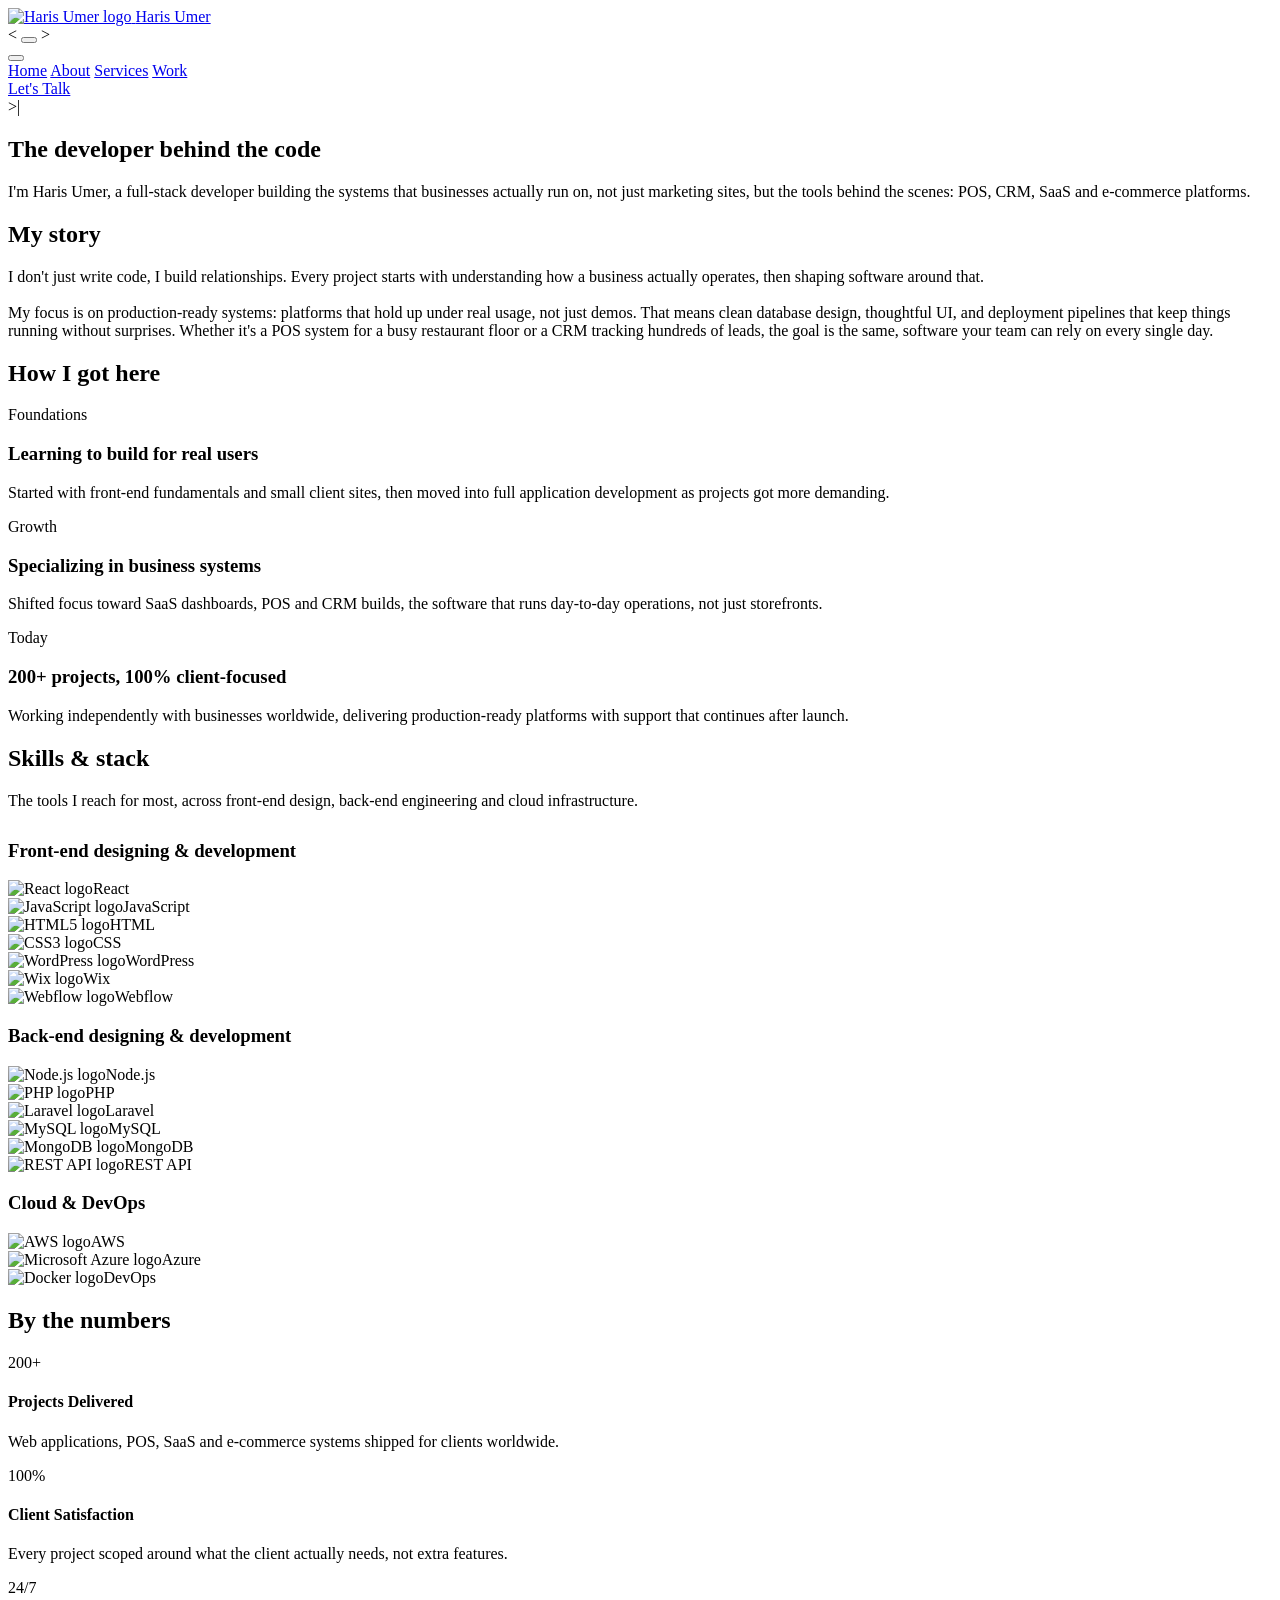
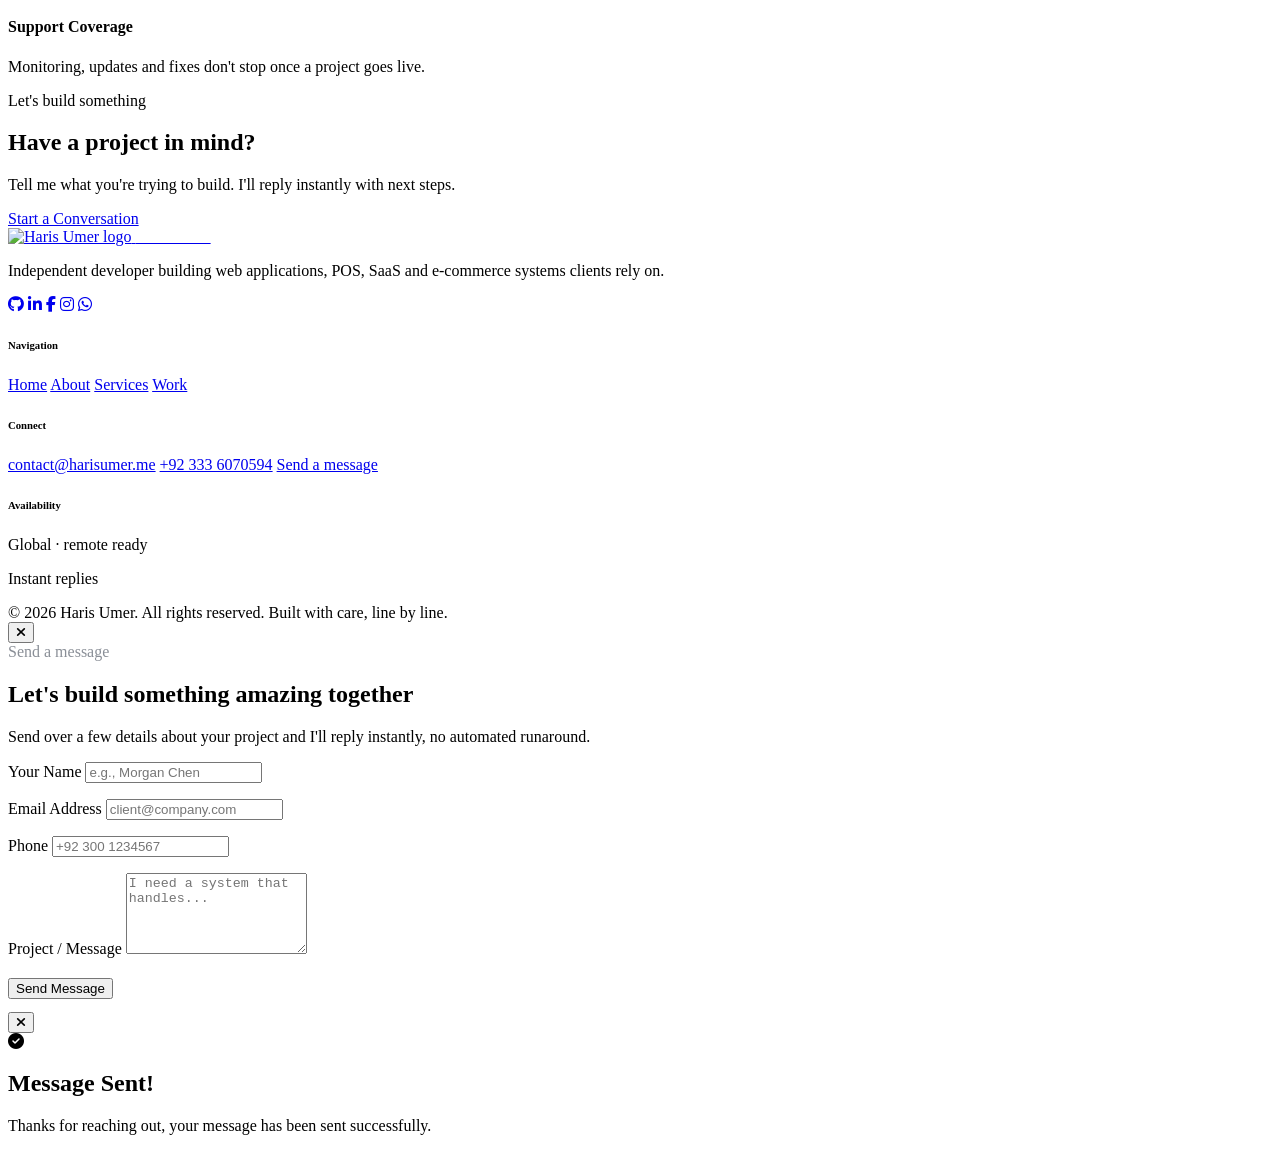
==== commit b3c20c60: "Add files via upload" ====
--- a/about.html
+++ b/about.html
@@ -5,7 +5,7 @@
 <script>
 (function () {
   try {
-    var saved = localStorage.getItem('theme');
+    var saved = localStorage.getItem('theme-v2');
     var theme = saved || 'light';
     document.documentElement.setAttribute('data-theme', theme);
   } catch (e) {}
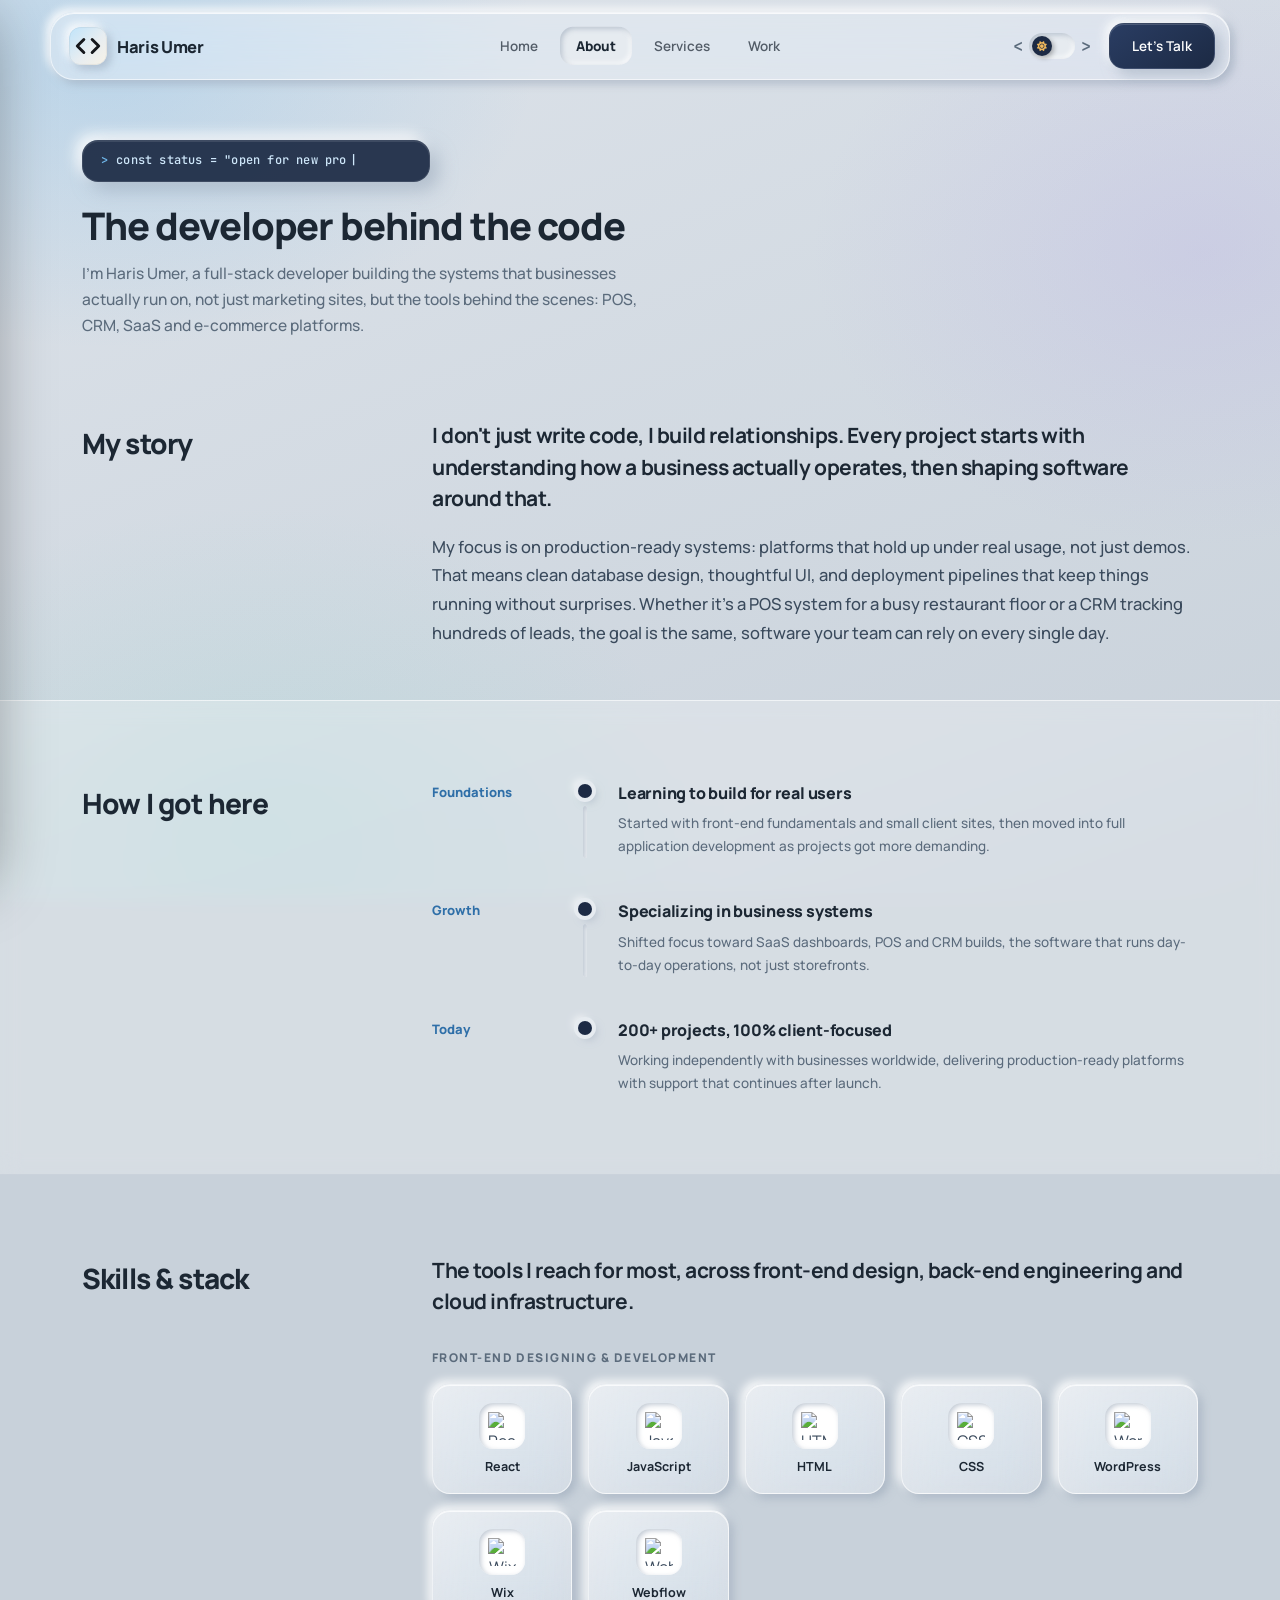
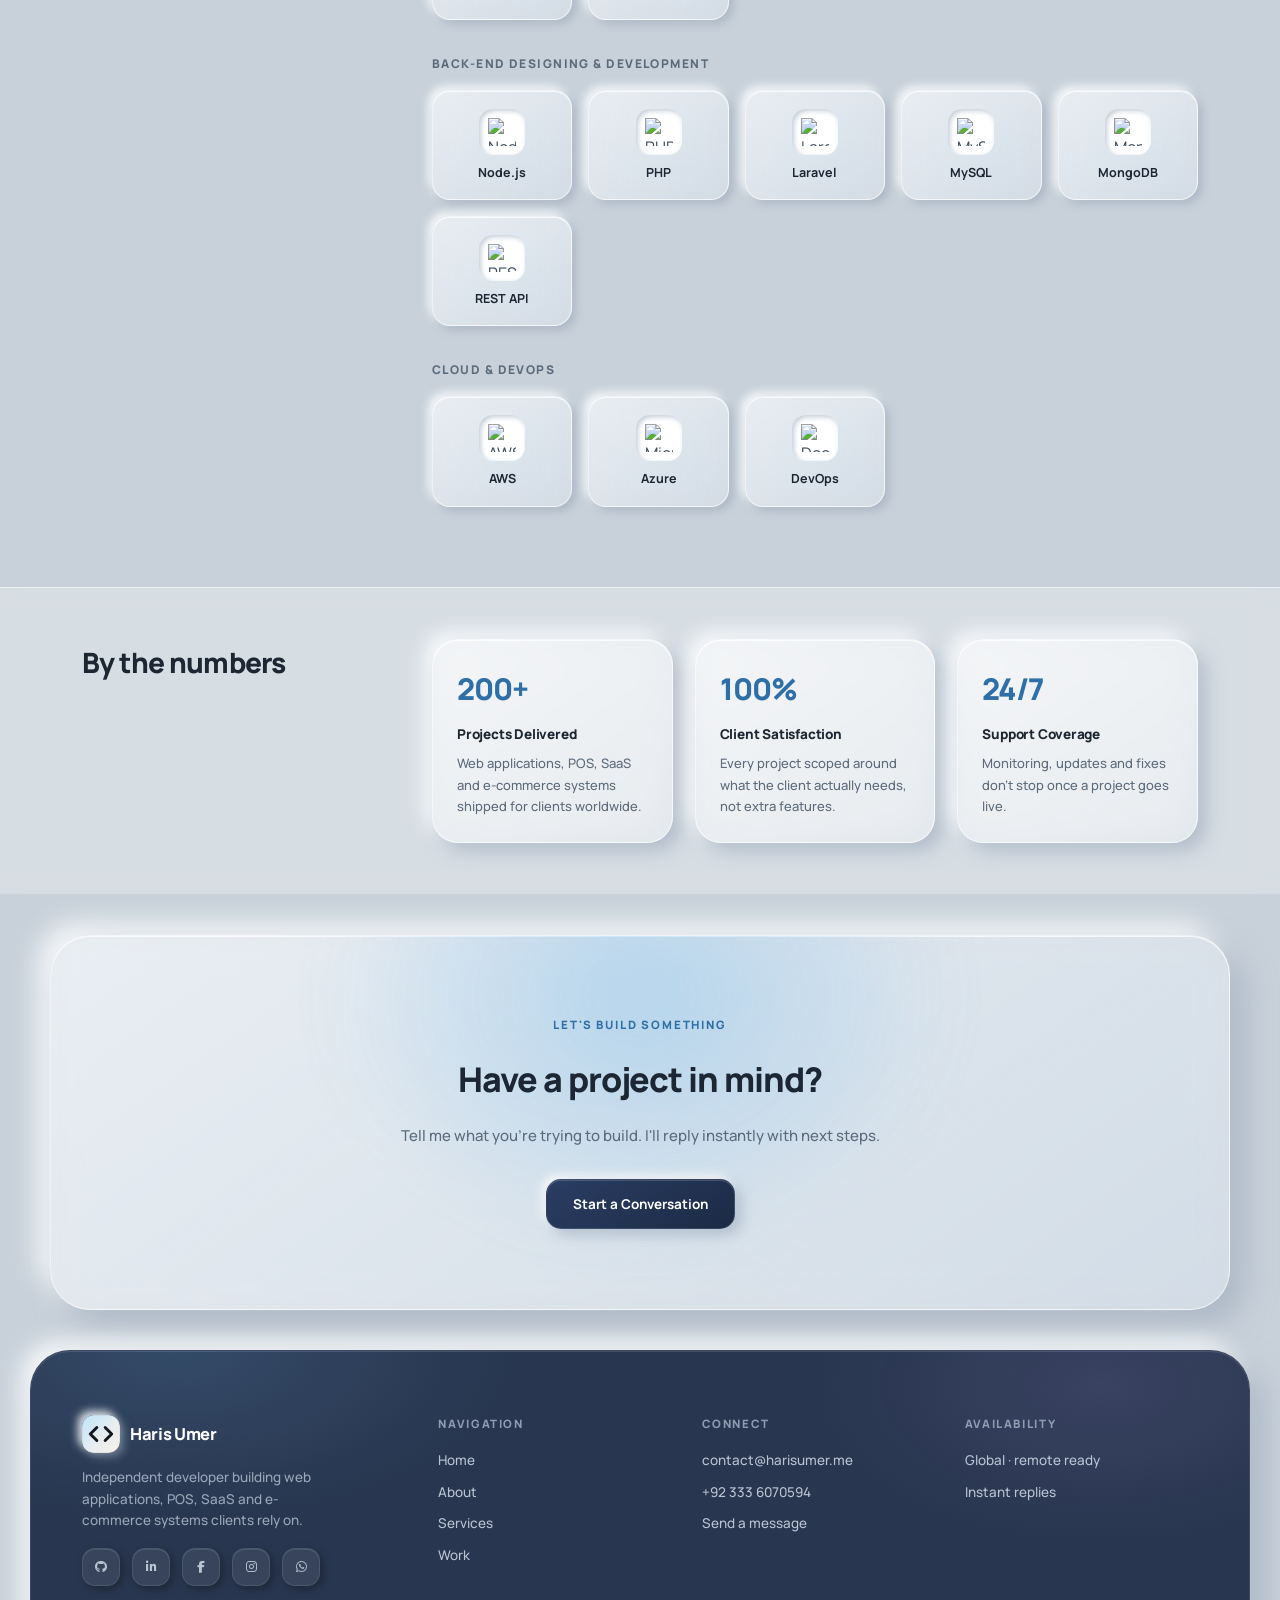
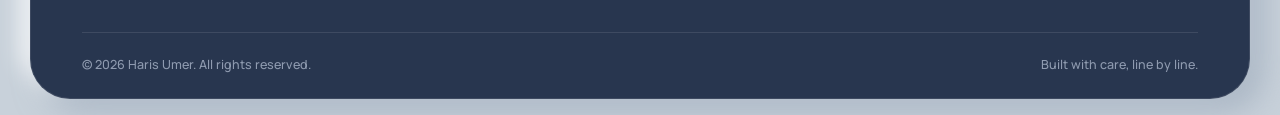
==== commit 07eb83ac: "Add files via upload" ====
--- a/about.html
+++ b/about.html
@@ -60,7 +60,7 @@
   "telephone": "+923336070594",
   "sameAs": [
     "https://github.com/harisumer8118",
-    "https://linkedin.com/in/haris-umer-ba3521279",
+    "https://www.linkedin.com/in/haris-umer-syed",
     "https://www.facebook.com/profile.php?id=100092946462162",
     "https://www.instagram.com/harisumer16/"
   ]
@@ -245,7 +245,7 @@
         <p>Independent developer building web applications, POS, SaaS and e-commerce systems clients rely on.</p>
         <div class="social-row">
           <a href="https://github.com/harisumer8118" target="_blank" rel="noopener" aria-label="GitHub"><i class="fa-brands fa-github" aria-hidden="true"></i></a>
-          <a href="https://linkedin.com/in/haris-umer-ba3521279" target="_blank" rel="noopener" aria-label="LinkedIn"><i class="fa-brands fa-linkedin-in" aria-hidden="true"></i></a>
+          <a href="https://www.linkedin.com/in/haris-umer-syed" target="_blank" rel="noopener" aria-label="LinkedIn"><i class="fa-brands fa-linkedin-in" aria-hidden="true"></i></a>
           <a href="https://www.facebook.com/profile.php?id=100092946462162" target="_blank" rel="noopener" aria-label="Facebook"><i class="fa-brands fa-facebook-f" aria-hidden="true"></i></a>
           <a href="https://www.instagram.com/harisumer16/" target="_blank" rel="noopener" aria-label="Instagram"><i class="fa-brands fa-instagram" aria-hidden="true"></i></a>
           <a href="https://wa.me/923336070594" target="_blank" rel="noopener" aria-label="WhatsApp"><i class="fa-brands fa-whatsapp" aria-hidden="true"></i></a>
--- a/assets/styles.css
+++ b/assets/styles.css
@@ -0,0 +1,728 @@
+/* ============================================================
+   HARIS UMER — Developer Portfolio
+   Shared stylesheet · Soft UI + Glassmorphism · Manrope
+   ============================================================ */
+
+@import url('https://fonts.googleapis.com/css2?family=Manrope:wght@400;500;600;700;800&family=JetBrains+Mono:wght@400;500;600&display=swap');
+
+* { margin: 0; padding: 0; box-sizing: border-box; }
+
+:root {
+  /* surfaces */
+  --bg1: #dde3ea;
+  --bg2: #c8d1da;
+  --paper: #e6ebf0;
+  --surface: #e6ebf0;
+  --surface-2: #eef2f5;
+  --cream: #e6ebf0;
+  --gray: #d9e0e7;
+  --card: #e6ebf0;
+
+  /* text */
+  --ink: #1c2733;
+  --ink-soft: #3a4a5c;
+  --muted: #5b6b7c;
+  --soft: #93a2b0;
+
+  /* accents */
+  --navy: #1c2a44;
+  --navy-panel: rgba(28, 42, 68, .93);
+  --sky: #6fb7ea;
+  --sky-deep: #2f6fa8;
+  --sky-soft: rgba(111, 183, 234, .22);
+
+  /* soft-ui shadows */
+  --shadow-light: rgba(255, 255, 255, .85);
+  --shadow-dark: rgba(148, 163, 180, .55);
+  --sh-out: 8px 8px 18px var(--shadow-dark), -8px -8px 18px var(--shadow-light);
+  --sh-out-sm: 4px 4px 9px var(--shadow-dark), -4px -4px 9px var(--shadow-light);
+  --sh-in: inset 4px 4px 9px var(--shadow-dark), inset -4px -4px 9px var(--shadow-light);
+  --sh-in-sm: inset 2px 2px 5px var(--shadow-dark), inset -2px -2px 5px var(--shadow-light);
+
+  /* glass */
+  --glass: linear-gradient(145deg, rgba(255, 255, 255, .62), rgba(255, 255, 255, .24));
+  --glass-border: rgba(255, 255, 255, .6);
+  --glass-hi: inset 0 1px 0 rgba(255, 255, 255, .75);
+  --glass-blur: blur(18px) saturate(150%);
+  --band: rgba(255, 255, 255, .26);
+
+  --line: rgba(255, 255, 255, .55);
+  --grad: linear-gradient(135deg, rgba(166, 210, 244, .75) 0%, rgba(231, 237, 241, .8) 55%, rgba(248, 242, 230, .85) 100%);
+  --grad-btn: linear-gradient(145deg, #2a3d63 0%, #1c2a44 100%);
+
+  --radius-lg: 26px;
+  --radius-md: 18px;
+  --radius-sm: 13px;
+  --maxw: 1180px;
+  --display: 'Manrope', sans-serif;
+  --body: 'Manrope', sans-serif;
+  --mono: 'JetBrains Mono', monospace;
+
+  /* fixed tokens: constant across themes */
+  --ink-fixed: #1c2a44;
+  --ink-fixed-soft: #2a3a55;
+  --header-bg: rgba(230, 235, 240, .55);
+  --shadow-color: rgba(100, 116, 139, .28);
+}
+
+html[data-theme="dark"] {
+  --bg1: #1a1f27;
+  --bg2: #12151b;
+  --paper: #1e242c;
+  --surface: #1e242c;
+  --surface-2: #222933;
+  --cream: #1e242c;
+  --gray: #262d37;
+  --card: #1e242c;
+
+  --ink: #eef1f4;
+  --ink-soft: #c3ccd5;
+  --muted: #a7b1bc;
+  --soft: #6b7580;
+
+  --navy: #3b4a6b;
+  --navy-panel: rgba(21, 27, 38, .9);
+  --sky: #6fb7ea;
+  --sky-deep: #7cc0ec;
+  --sky-soft: rgba(111, 183, 234, .16);
+
+  --shadow-light: rgba(255, 255, 255, .04);
+  --shadow-dark: rgba(0, 0, 0, .6);
+
+  --glass: linear-gradient(145deg, rgba(255, 255, 255, .09), rgba(255, 255, 255, .025));
+  --glass-border: rgba(255, 255, 255, .09);
+  --glass-hi: inset 0 1px 0 rgba(255, 255, 255, .1);
+  --band: rgba(255, 255, 255, .03);
+
+  --line: rgba(255, 255, 255, .1);
+  --grad: linear-gradient(135deg, rgba(59, 74, 107, .65) 0%, rgba(34, 41, 51, .8) 100%);
+  --grad-btn: linear-gradient(145deg, #4a5b80 0%, #3b4a6b 100%);
+
+  --header-bg: rgba(30, 36, 44, .55);
+  --shadow-color: rgba(0, 0, 0, .5);
+}
+
+html { scroll-behavior: smooth; }
+html, body { max-width: 100%; overflow-x: hidden; }
+
+html { background: var(--bg2); }
+
+body {
+  font-family: var(--body);
+  color: var(--ink-soft);
+  background: transparent;
+  -webkit-font-smoothing: antialiased;
+  line-height: 1.65;
+  transition: color .35s ease;
+}
+/* fixed background layer (works on iOS + full-page captures) */
+body::before {
+  content: ""; position: fixed; inset: 0; z-index: -1; pointer-events: none;
+  background:
+    radial-gradient(620px 420px at 8% 6%, rgba(111, 183, 234, .30), transparent 70%),
+    radial-gradient(560px 420px at 94% 28%, rgba(176, 160, 232, .22), transparent 70%),
+    radial-gradient(640px 460px at 20% 92%, rgba(130, 214, 205, .20), transparent 70%),
+    linear-gradient(160deg, var(--bg1), var(--bg2));
+}
+html[data-theme="dark"] body::before {
+  background:
+    radial-gradient(620px 420px at 8% 6%, rgba(111, 183, 234, .10), transparent 70%),
+    radial-gradient(560px 420px at 94% 28%, rgba(140, 120, 220, .09), transparent 70%),
+    radial-gradient(640px 460px at 20% 92%, rgba(80, 180, 170, .07), transparent 70%),
+    linear-gradient(160deg, var(--bg1), var(--bg2));
+}
+
+a { color: inherit; text-decoration: none; }
+img { max-width: 100%; display: block; }
+button { font-family: inherit; cursor: pointer; }
+.wrap { max-width: var(--maxw); margin: 0 auto; padding: 0 32px; }
+h1, h2, h3, h4, .logo-word, .eyebrow, .btn, .mono { font-family: var(--display); letter-spacing: -.015em; }
+.mono-font { font-family: var(--mono); }
+
+/* ----- ANIMATIONS ----- */
+@keyframes fadeSlideUp { 0% { opacity: 0; transform: translateY(22px); } 100% { opacity: 1; transform: translateY(0); } }
+@keyframes floaty { 0%, 100% { transform: translateY(0); } 50% { transform: translateY(-10px); } }
+@keyframes blink { 0%, 100% { opacity: 1; } 50% { opacity: .25; } }
+.animate-once { animation: fadeSlideUp .6s ease forwards; }
+.stagger-children > * { opacity: 0; animation: fadeSlideUp .5s ease forwards; }
+.stagger-children > *:nth-child(1) { animation-delay: .05s; }
+.stagger-children > *:nth-child(2) { animation-delay: .1s; }
+.stagger-children > *:nth-child(3) { animation-delay: .15s; }
+.stagger-children > *:nth-child(4) { animation-delay: .2s; }
+.stagger-children > *:nth-child(5) { animation-delay: .25s; }
+.stagger-children > *:nth-child(6) { animation-delay: .3s; }
+
+/* ---------- NAV (floating glass bar) ---------- */
+header.nav {
+  position: sticky;
+  top: 0;
+  z-index: 50;
+  padding: 12px 16px 0;
+  background: transparent;
+}
+.nav-inner {
+  position: relative;
+  max-width: var(--maxw);
+  margin: 0 auto;
+  padding: 10px 14px 10px 18px;
+  display: flex;
+  align-items: center;
+  gap: 18px;
+  background: var(--header-bg);
+  backdrop-filter: var(--glass-blur);
+  -webkit-backdrop-filter: var(--glass-blur);
+  border: 1px solid var(--glass-border);
+  border-radius: 24px;
+  box-shadow: var(--sh-out-sm), var(--glass-hi);
+}
+.logo { display: flex; align-items: center; gap: 10px; flex: none; margin-right: auto; }
+.logo-badge { width: 38px; height: 38px; flex: none; border-radius: 12px; box-shadow: var(--sh-out-sm); }
+.logo-word { font-size: 16.5px; font-weight: 800; color: var(--ink); letter-spacing: -.02em; }
+.logo-word span { color: var(--sky-deep); }
+.nav-controls { display: flex; align-items: center; gap: 14px; flex: none; }
+nav.links { display: flex; align-items: center; gap: 30px; font-size: 13.5px; color: var(--ink); white-space: nowrap; }
+.page-links { display: flex; align-items: center; gap: 6px; position: absolute; left: 50%; top: 50%; transform: translate(-50%, -50%); }
+.page-links a { padding: 8px 16px; border-radius: 13px; }
+nav.links a { opacity: .72; transition: opacity .2s, box-shadow .2s, background .2s; font-weight: 600; }
+nav.links a:hover { opacity: 1; }
+nav.links a.active { opacity: 1; font-weight: 800; color: var(--ink); box-shadow: var(--sh-in-sm); background: var(--surface); }
+nav.links a.btn.active { box-shadow: none; background: var(--grad-btn); }
+
+.nav-toggle { display: none; flex-direction: column; justify-content: center; align-items: center; gap: 5px; width: 42px; height: 42px; flex: none; background: var(--surface); border: none; border-radius: 14px; padding: 0; z-index: 60; box-shadow: var(--sh-out-sm); }
+.nav-toggle:active { box-shadow: var(--sh-in-sm); }
+.nav-toggle span { display: block; width: 20px; height: 2px; background: var(--ink); border-radius: 2px; transition: transform .25s ease, opacity .2s ease; }
+.nav-toggle[aria-expanded="true"] span:nth-child(1) { transform: translateY(7px) rotate(45deg); }
+.nav-toggle[aria-expanded="true"] span:nth-child(2) { opacity: 0; }
+.nav-toggle[aria-expanded="true"] span:nth-child(3) { transform: translateY(-7px) rotate(-45deg); }
+
+/* ---------- BUTTONS ---------- */
+.btn {
+  display: inline-flex; align-items: center; justify-content: center; gap: 8px;
+  background: var(--grad-btn); color: #fff; padding: 13px 26px; border-radius: 15px;
+  font-size: 13.5px; font-weight: 700; letter-spacing: 0;
+  transition: transform .2s ease, filter .2s ease, box-shadow .2s ease;
+  border: 1px solid rgba(255, 255, 255, .1);
+  box-shadow: 6px 6px 14px var(--shadow-dark), -4px -4px 10px var(--shadow-light), inset 0 1px 0 rgba(255, 255, 255, .16);
+}
+.btn:hover { transform: translateY(-2px); filter: brightness(1.12); }
+.btn:active { transform: translateY(0); box-shadow: inset 3px 3px 7px rgba(0, 0, 0, .4), inset -2px -2px 5px rgba(255, 255, 255, .08); }
+.btn.sky { border: 1px solid rgba(255, 255, 255, .1); background: var(--grad-btn); color: #fff; }
+.btn.sky:hover { filter: brightness(1.12); }
+.btn.ghost { background: var(--surface); color: var(--ink); border: 1px solid var(--glass-border); box-shadow: var(--sh-out-sm); }
+.btn.ghost:hover { background: var(--surface-2); filter: none; }
+.btn.ghost:active { box-shadow: var(--sh-in-sm); }
+.btn.light { background: var(--surface); color: var(--ink); border: 1px solid var(--glass-border); box-shadow: var(--sh-out-sm); }
+.btn.light:active { box-shadow: var(--sh-in-sm); }
+.btn.block { width: 100%; }
+nav.links a.btn { opacity: 1; padding: 11px 22px; }
+nav.links a.btn.sky { color: #fff; }
+
+/* ---------- HERO ---------- */
+.hero { padding: 70px 0 80px; position: relative; overflow: hidden; background: transparent; }
+.hero-grid { position: relative; z-index: 1; display: grid; grid-template-columns: 1.05fr .95fr; align-items: center; gap: 50px; }
+.badge {
+  display: inline-flex; align-items: center; gap: 10px; font-size: 12px; color: var(--muted);
+  letter-spacing: .12em; text-transform: uppercase; margin-bottom: 22px; font-family: var(--display); font-weight: 700;
+  background: var(--surface); box-shadow: var(--sh-in-sm); padding: 8px 16px 8px 12px; border-radius: 999px;
+}
+
+/* ---------- HERO CODE BADGE (live typing) ---------- */
+.hero-badge-wrap { display: flex; margin-bottom: 22px; }
+.badge.code-badge {
+  margin: 0; text-transform: none; letter-spacing: .2px; gap: 0; font-family: var(--mono); font-weight: 500;
+  background: var(--navy-panel); border: 1px solid rgba(255, 255, 255, .1); border-radius: 16px;
+  color: #b7e6c9; padding: 10px 18px; min-width: 0; max-width: 100%;
+  box-shadow: 8px 8px 18px var(--shadow-dark), -6px -6px 14px var(--shadow-light), inset 0 1px 0 rgba(255, 255, 255, .1);
+  backdrop-filter: blur(10px);
+  width: 348px;
+}
+.code-badge .prompt { color: #6fb7ea; margin-right: 8px; font-weight: 600; flex: none; }
+.code-badge .code-line { white-space: nowrap; overflow: hidden; color: #cfe8fb; font-size: 12px; }
+.code-badge .code-line .cd-kw { color: #7cc0ec; }
+.code-badge .code-line .cd-str { color: #8fdba8; }
+.code-badge .caret { display: inline-block; width: 7px; margin-left: 3px; color: #cfe8fb; flex: none; animation: blink .9s steps(1) infinite; }
+.sr-only {
+  position: absolute; width: 1px; height: 1px; padding: 0; margin: -1px; overflow: hidden;
+  clip: rect(0, 0, 0, 0); white-space: nowrap; border: 0;
+}
+
+/* ---------- THEME TOGGLE ---------- */
+.theme-toggle-wrap { display: inline-flex; align-items: center; gap: 6px; font-family: var(--mono); }
+.theme-toggle-wrap .bracket { color: var(--muted); font-size: 17px; font-weight: 600; line-height: 1; user-select: none; }
+.theme-toggle {
+  position: relative; display: inline-flex; align-items: center; width: 46px; height: 26px;
+  background: var(--surface); border: none; border-radius: 999px; padding: 3px;
+  box-shadow: var(--sh-in-sm);
+  transition: background-color .25s ease;
+}
+.theme-toggle .toggle-thumb {
+  width: 20px; height: 20px; border-radius: 50%; background: var(--navy);
+  display: flex; align-items: center; justify-content: center; font-size: 10px;
+  box-shadow: 2px 2px 5px rgba(0, 0, 0, .3);
+  transform: translateX(0); transition: transform .25s ease, background-color .25s ease;
+}
+.theme-toggle .toggle-thumb::before { font-family: "Font Awesome 6 Free"; font-weight: 900; content: "\f185"; color: #f0b95c; font-size: 10px; }
+.theme-toggle[aria-checked="true"] .toggle-thumb { transform: translateX(20px); background: #eef1f5; }
+.theme-toggle[aria-checked="true"] .toggle-thumb::before { content: "\f186"; color: #3b4a6b; }
+
+h1.headline { font-size: 50px; line-height: 1.08; font-weight: 800; letter-spacing: -.035em; max-width: 580px; margin: 0 0 20px; color: var(--ink); }
+h1.headline em { font-style: normal; background: linear-gradient(135deg, #2f6fa8, #6fb7ea); -webkit-background-clip: text; background-clip: text; color: transparent; }
+.hero-left .sub { font-size: 16px; color: var(--muted); max-width: 470px; margin-bottom: 30px; line-height: 1.75; font-weight: 500; }
+.hero-actions { display: flex; align-items: center; gap: 16px; flex-wrap: wrap; margin-bottom: 34px; }
+.hero-stats { display: flex; gap: 18px; flex-wrap: wrap; }
+.hero-stats .hstat {
+  padding: 14px 20px; border-radius: var(--radius-md); background: var(--surface);
+  box-shadow: var(--sh-out-sm);
+}
+.hero-stats .hstat b { display: block; font-family: var(--display); font-size: 22px; font-weight: 800; color: var(--ink); letter-spacing: -.02em; }
+.hero-stats .hstat span { font-size: 11px; color: var(--muted); text-transform: uppercase; letter-spacing: .08em; font-weight: 700; }
+
+/* code editor panel — glass */
+.editor-card {
+  background: var(--glass); backdrop-filter: var(--glass-blur); -webkit-backdrop-filter: var(--glass-blur);
+  border: 1px solid var(--glass-border); border-radius: 30px;
+  box-shadow: 14px 14px 30px var(--shadow-dark), -12px -12px 26px var(--shadow-light), var(--glass-hi);
+  overflow: hidden; position: relative; z-index: 1;
+  animation: floaty 6s ease-in-out infinite;
+}
+.editor-bar { display: flex; align-items: center; gap: 8px; padding: 14px 20px; background: rgba(255, 255, 255, .22); border-bottom: 1px solid var(--glass-border); }
+html[data-theme="dark"] .editor-bar { background: rgba(255, 255, 255, .03); }
+.editor-bar .dot { width: 11px; height: 11px; border-radius: 50%; box-shadow: inset 1px 1px 2px rgba(255, 255, 255, .5), 1px 1px 3px rgba(0, 0, 0, .2); }
+.editor-bar .dot.r { background: #f1786b; }
+.editor-bar .dot.y { background: #f0b95c; }
+.editor-bar .dot.g { background: #6cc292; }
+.editor-bar .filename { margin-left: 10px; font-family: var(--mono); font-size: 12px; color: var(--muted); }
+.editor-body { padding: 26px 26px 30px; font-family: var(--mono); font-size: 13.5px; line-height: 2; color: var(--ink-soft); }
+.editor-body .ln { color: var(--soft); display: inline-block; width: 20px; user-select: none; }
+.editor-body .kw { color: var(--sky-deep); }
+.editor-body .prop { color: #a76b3e; }
+.editor-body .str { color: #3f8a5b; }
+.editor-body .punc { color: var(--muted); }
+.editor-body .bool { color: #b3548a; }
+html[data-theme="dark"] .editor-body .prop { color: #e0a878; }
+html[data-theme="dark"] .editor-body .str { color: #8fdba8; }
+html[data-theme="dark"] .editor-body .bool { color: #e58fc0; }
+.editor-footer { display: flex; align-items: center; gap: 10px; padding: 14px 26px; background: rgba(255, 255, 255, .22); border-top: 1px solid var(--glass-border); font-family: var(--mono); font-size: 12px; color: var(--muted); }
+html[data-theme="dark"] .editor-footer { background: rgba(255, 255, 255, .03); }
+.editor-footer .live-dot { width: 8px; height: 8px; border-radius: 50%; background: #6cc292; box-shadow: 0 0 10px #6cc292; animation: blink 1.4s infinite; }
+
+@media (max-width: 900px) {
+  .hero-grid { grid-template-columns: 1fr; }
+  h1.headline { font-size: 38px; max-width: 100%; }
+}
+
+/* ---------- PAGE HERO ---------- */
+.page-hero { padding: 60px 0 30px; background: transparent; }
+.page-hero h1 { font-size: 38px; line-height: 1.14; font-weight: 800; letter-spacing: -.03em; max-width: 640px; margin: 0 0 14px; color: var(--ink); }
+.page-hero p.lead { font-size: 15.5px; color: var(--muted); max-width: 560px; font-weight: 500; }
+
+/* ---------- SECTIONS ---------- */
+.section { padding: 80px 0; }
+.section.tight { padding: 52px 0; }
+.section.on-cream, .section.on-gray {
+  background: var(--band); backdrop-filter: blur(10px); -webkit-backdrop-filter: blur(10px);
+  box-shadow: inset 0 1px 0 var(--glass-border), inset 0 -1px 0 rgba(148, 163, 180, .18);
+}
+.section-title { font-size: 28px; font-weight: 800; margin: 0 0 30px; letter-spacing: -.03em; color: var(--ink); }
+.eyebrow {
+  margin-bottom: 16px; font-size: 11.5px; color: var(--sky-deep); letter-spacing: .16em; text-transform: uppercase;
+  font-family: var(--display); font-weight: 800;
+}
+
+/* ---------- SPLIT GRID ---------- */
+.split-grid { display: grid; grid-template-columns: 300px 1fr; gap: 50px; }
+.split-grid.no-divider { border: none; }
+.split-lead { font-size: 16.5px; color: var(--ink-soft); line-height: 1.75; font-weight: 500; }
+.split-lead.as-heading { font-family: var(--display); font-size: 21px; font-weight: 700; line-height: 1.5; color: var(--ink); letter-spacing: -.02em; }
+@media (max-width: 900px) { .split-grid { grid-template-columns: 1fr; gap: 20px; } }
+
+/* ---------- GLASS / SOFT CARD BASE ---------- */
+.service-card, .work-card, .process-step, .fact-card, .detail-card, .cred-card, .skill-logo-card, .design-process-box, .contact-side {
+  background: var(--glass);
+  backdrop-filter: var(--glass-blur); -webkit-backdrop-filter: var(--glass-blur);
+  border: 1px solid var(--glass-border);
+  box-shadow: var(--sh-out), var(--glass-hi);
+}
+
+/* ---------- SERVICES ---------- */
+.services-grid { display: grid; grid-template-columns: repeat(3, 1fr); gap: 24px; }
+.service-card {
+  border-radius: var(--radius-lg); padding: 28px;
+  display: flex; flex-direction: column; gap: 14px;
+  transition: transform .25s ease, box-shadow .25s ease;
+}
+.service-card:hover { transform: translateY(-5px); box-shadow: 12px 16px 28px var(--shadow-dark), -8px -8px 18px var(--shadow-light), var(--glass-hi); }
+.service-card .icon {
+  width: 48px; height: 48px; border-radius: 16px; background: var(--surface); box-shadow: var(--sh-in-sm);
+  display: flex; align-items: center; justify-content: center; font-size: 19px; color: var(--sky-deep);
+}
+.service-card h3 { font-size: 16.5px; font-weight: 800; color: var(--ink); margin: 0; letter-spacing: -.02em; }
+.service-card p { font-size: 13.5px; color: var(--muted); line-height: 1.7; margin: 0; font-weight: 500; }
+.service-card.featured { background: var(--grad); }
+.service-card.featured .icon { background: rgba(255, 255, 255, .45); }
+html[data-theme="dark"] .service-card.featured .icon { background: rgba(255, 255, 255, .06); }
+
+@media (max-width: 900px) { .services-grid { grid-template-columns: repeat(2, 1fr); } }
+@media (max-width: 600px) { .services-grid { grid-template-columns: 1fr; } }
+
+/* ---------- DESIGN PROCESS BOX ---------- */
+.design-process-box { margin-top: 34px; border-radius: var(--radius-lg); padding: 30px 32px; }
+.design-process-box h3 { font-size: 17px; font-weight: 800; color: var(--ink); margin: 0 0 10px; }
+.design-process-box > p { font-size: 14px; color: var(--muted); margin: 0 0 14px; font-weight: 500; }
+.design-process-list { list-style: none; counter-reset: dstep; display: flex; flex-direction: column; gap: 14px; margin: 0; padding: 0; }
+.design-process-list li { counter-increment: dstep; position: relative; padding-left: 42px; font-size: 14px; color: var(--ink-soft); line-height: 1.65; font-weight: 500; }
+.design-process-list li::before {
+  content: counter(dstep); position: absolute; left: 0; top: -2px; width: 28px; height: 28px; border-radius: 10px;
+  background: var(--grad-btn); color: #fff; font-family: var(--display); font-weight: 800; font-size: 12.5px;
+  display: flex; align-items: center; justify-content: center; box-shadow: var(--sh-out-sm);
+}
+.design-process-list li strong { color: var(--ink); font-weight: 800; }
+
+/* ---------- PROJECT CARDS ---------- */
+.works-grid { display: grid; grid-template-columns: repeat(3, 1fr); gap: 26px; }
+.work-card { border-radius: var(--radius-lg); overflow: hidden; transition: transform .25s ease, box-shadow .3s ease; display: flex; flex-direction: column; padding: 10px; }
+.work-card:hover { transform: translateY(-6px); box-shadow: 12px 18px 32px var(--shadow-dark), -8px -8px 18px var(--shadow-light), var(--glass-hi); }
+.work-shot { aspect-ratio: 16/10.5; overflow: hidden; background: var(--gray); position: relative; border-radius: 18px; box-shadow: var(--sh-in); }
+.work-shot img { width: 100%; height: 100%; object-fit: cover; object-position: top; transition: transform .5s ease; }
+.work-card:hover .work-shot img { transform: scale(1.04); }
+.work-body { padding: 18px 14px 16px; display: flex; flex-direction: column; gap: 10px; flex: 1; }
+.work-body h3 { font-size: 17px; font-weight: 800; color: var(--ink); margin: 0; }
+.work-body p { font-size: 13.5px; color: var(--muted); line-height: 1.65; margin: 0; font-weight: 500; }
+.tags { display: flex; gap: 8px; flex-wrap: wrap; margin-top: auto; padding-top: 6px; }
+.tag { font-size: 11px; background: var(--surface); box-shadow: var(--sh-in-sm); color: var(--muted); border: none; padding: 5px 12px; border-radius: 999px; font-weight: 700; letter-spacing: .01em; }
+
+@media (max-width: 900px) { .works-grid { grid-template-columns: 1fr 1fr; } }
+@media (max-width: 640px) { .works-grid { grid-template-columns: 1fr; } }
+
+/* ---------- PROJECTS SHOWCASE ---------- */
+.work-shot.placeholder { display: flex; align-items: center; justify-content: center; background: var(--grad); font-size: 42px; color: var(--ink); opacity: .85; }
+.project-showcase .work-card.is-extra { display: none; }
+.project-showcase.show-all .work-card.is-extra { display: flex; }
+
+/* ---------- STATS / GRADIENT PANEL ---------- */
+.gradient-panel {
+  background: var(--grad); border-radius: 40px; padding: 60px 50px;
+  border: 1px solid var(--glass-border);
+  box-shadow: var(--sh-out), var(--glass-hi);
+  backdrop-filter: var(--glass-blur); -webkit-backdrop-filter: var(--glass-blur);
+}
+.stat-row { display: grid; grid-template-columns: repeat(4, 1fr); gap: 24px; text-align: center; }
+.stat-row .stat b { display: block; font-family: var(--display); font-size: 36px; font-weight: 800; color: var(--ink); letter-spacing: -.03em; }
+.stat-row .stat span { font-size: 12px; color: var(--ink-soft); text-transform: uppercase; letter-spacing: .08em; font-weight: 700; opacity: .85; }
+@media (max-width: 700px) { .stat-row { grid-template-columns: 1fr 1fr; row-gap: 30px; } .gradient-panel { padding: 40px 26px; border-radius: 28px; } }
+
+/* ---------- TECH STACK MARQUEE (pressed track) ---------- */
+.marquee { overflow: hidden; margin: 0 max(16px, calc((100% - var(--maxw)) / 2 + 16px)); border-radius: 22px; padding: 22px 0; background: var(--surface); box-shadow: var(--sh-in); }
+.marquee-track { display: flex; gap: 60px; width: max-content; animation: scrollx 26s linear infinite; }
+.marquee-track span { font-family: var(--display); font-weight: 700; font-size: 14.5px; color: var(--muted); white-space: nowrap; display: flex; align-items: center; gap: 10px; }
+.marquee-track span::before { content: ""; width: 7px; height: 7px; border-radius: 50%; background: var(--sky-deep); box-shadow: 0 0 8px rgba(111, 183, 234, .8); }
+@keyframes scrollx { from { transform: translateX(0); } to { transform: translateX(-50%); } }
+
+/* ---------- PROCESS STEPS ---------- */
+.process-grid { display: grid; grid-template-columns: repeat(4, 1fr); gap: 22px; }
+.process-step { border-radius: var(--radius-lg); padding: 26px 22px; position: relative; }
+.process-step .n { font-family: var(--display); font-size: 13px; color: var(--sky-deep); font-weight: 800; margin-bottom: 14px; display: inline-block; padding: 4px 11px; border-radius: 10px; background: var(--surface); box-shadow: var(--sh-in-sm); }
+.process-step h3 { font-size: 15.5px; font-weight: 800; color: var(--ink); margin: 0 0 8px; }
+.process-step p { font-size: 13px; color: var(--muted); line-height: 1.65; margin: 0; font-weight: 500; }
+@media (max-width: 900px) { .process-grid { grid-template-columns: 1fr 1fr; } }
+@media (max-width: 600px) { .process-grid { grid-template-columns: 1fr; } }
+
+/* ---------- TESTIMONIALS ---------- */
+.cred-grid { display: grid; grid-template-columns: 1fr 1fr 1fr; gap: 24px; align-items: stretch; }
+.cred-card { border-radius: var(--radius-lg); padding: 28px; display: flex; flex-direction: column; justify-content: space-between; }
+.cred-card p.quote { margin: 0 0 20px; font-size: 14.5px; color: var(--ink-soft); line-height: 1.7; font-style: normal; font-weight: 500; }
+.cite { font-size: 12px; color: var(--muted); font-weight: 600; }
+.cite b { color: var(--ink); display: block; font-family: var(--display); font-weight: 800; font-size: 13px; margin-bottom: 2px; }
+@media (max-width: 900px) { .cred-grid { grid-template-columns: 1fr; } }
+
+/* ---------- CTA SECTION (glass panel) ---------- */
+.cta-section {
+  position: relative; padding: 80px 0; text-align: center; overflow: hidden;
+  width: calc(100% - 32px); max-width: var(--maxw); margin: 40px auto;
+  border-radius: 40px; color: var(--ink);
+  background: var(--glass);
+  backdrop-filter: var(--glass-blur); -webkit-backdrop-filter: var(--glass-blur);
+  border: 1px solid var(--glass-border);
+  box-shadow: 14px 14px 30px var(--shadow-dark), -12px -12px 26px var(--shadow-light), var(--glass-hi);
+}
+.cta-section::before { content: ""; position: absolute; top: -200px; left: 50%; transform: translateX(-50%); width: 640px; height: 520px; border-radius: 50%; background: radial-gradient(closest-side, rgba(111, 183, 234, .55), transparent); opacity: .7; filter: blur(30px); pointer-events: none; }
+.cta-section .wrap { position: relative; z-index: 1; max-width: 680px; }
+.cta-section .eyebrow { color: var(--sky-deep); }
+.cta-section h2 { font-size: 34px; font-weight: 800; margin: 10px 0 16px; letter-spacing: -.03em; color: var(--ink); }
+.cta-section p { font-size: 15px; color: var(--muted); line-height: 1.75; margin-bottom: 30px; font-weight: 500; }
+
+/* ---------- CONTACT ---------- */
+.contact-grid { display: grid; grid-template-columns: 1.05fr .95fr; gap: 26px; align-items: stretch; }
+.contact-form-card {
+  background: var(--navy-panel); border-radius: var(--radius-lg); padding: 36px; color: #fff;
+  display: flex; flex-direction: column; gap: 18px;
+  border: 1px solid rgba(255, 255, 255, .1);
+  box-shadow: 14px 14px 30px var(--shadow-dark), -10px -10px 22px var(--shadow-light), inset 0 1px 0 rgba(255, 255, 255, .12);
+  backdrop-filter: blur(14px); -webkit-backdrop-filter: blur(14px);
+}
+.form-field { display: flex; flex-direction: column; gap: 8px; }
+.form-field label { font-size: 12px; color: #b9c3d2; letter-spacing: .04em; font-family: var(--display); font-weight: 700; }
+.form-field input, .form-field textarea {
+  background: rgba(0, 0, 0, .22); border: none; border-radius: var(--radius-sm);
+  padding: 13px 16px; color: #fff; font-family: var(--body); font-weight: 600; font-size: 14px; resize: vertical;
+  box-shadow: inset 3px 3px 7px rgba(0, 0, 0, .35), inset -2px -2px 6px rgba(255, 255, 255, .06);
+}
+.form-field input::placeholder, .form-field textarea::placeholder { color: #8591a3; font-weight: 500; }
+.form-field input:focus, .form-field textarea:focus { outline: 2px solid var(--sky); }
+.contact-side { border-radius: var(--radius-lg); padding: 36px; display: flex; flex-direction: column; justify-content: space-between; gap: 22px; }
+.contact-side h3 { font-size: 18px; font-weight: 800; margin: 0 0 8px; line-height: 1.4; color: var(--ink); }
+.contact-side p { font-size: 13.5px; color: var(--muted); margin: 0; font-weight: 500; }
+.pill { display: inline-block; font-size: 12px; background: var(--surface); box-shadow: var(--sh-in-sm); padding: 6px 14px; border-radius: 999px; color: var(--muted); font-family: var(--display); font-weight: 700; }
+
+.details-grid { display: grid; grid-template-columns: repeat(4, 1fr); gap: 22px; margin-top: 40px; }
+.detail-card { border-radius: var(--radius-lg); padding: 22px; }
+.detail-card .icon { width: 42px; height: 42px; border-radius: 14px; background: var(--surface); box-shadow: var(--sh-in-sm); color: var(--sky-deep); display: flex; align-items: center; justify-content: center; margin-bottom: 14px; font-size: 16px; }
+.detail-card .eyebrow { margin-bottom: 6px; }
+.detail-card a, .detail-card span.value { font-size: 14.5px; font-weight: 700; font-family: var(--display); color: var(--ink); word-break: break-word; }
+@media (max-width: 900px) { .contact-grid { grid-template-columns: 1fr; } .details-grid { grid-template-columns: 1fr 1fr; } }
+@media (max-width: 560px) { .details-grid { grid-template-columns: 1fr; } }
+
+/* ---------- LET'S TALK POPUP (glass slide-in) ---------- */
+.talk-popup-overlay {
+  position: fixed; inset: 0; background: rgba(18, 24, 34, .5); backdrop-filter: blur(7px); -webkit-backdrop-filter: blur(7px);
+  opacity: 0; visibility: hidden; z-index: 998;
+  transition: opacity .35s ease, visibility 0s linear .35s;
+}
+.talk-popup-overlay.active { opacity: 1; visibility: visible; transition: opacity .35s ease; }
+
+.talk-popup {
+  position: fixed; top: 12px; left: 12px; height: calc(100% - 24px); height: calc(100dvh - 24px);
+  width: min(430px, calc(100vw - 24px));
+  background: var(--navy-panel); color: #fff;
+  border: 1px solid rgba(255, 255, 255, .12); border-radius: 28px;
+  backdrop-filter: blur(20px) saturate(140%); -webkit-backdrop-filter: blur(20px) saturate(140%);
+  z-index: 999;
+  transform: translateX(-110%);
+  transition: transform .45s cubic-bezier(.16, 1, .3, 1);
+  overflow-y: auto;
+  box-shadow: 24px 0 60px rgba(0, 0, 0, .35), inset 0 1px 0 rgba(255, 255, 255, .12);
+  padding: 28px 26px 40px;
+}
+.talk-popup.active { transform: translateX(0); }
+
+.talk-popup-close, .success-popup-close {
+  position: absolute; top: 18px; right: 18px; width: 38px; height: 38px; border-radius: 13px;
+  background: rgba(255, 255, 255, .08); border: 1px solid rgba(255, 255, 255, .14); color: #fff;
+  display: flex; align-items: center; justify-content: center; cursor: pointer; font-size: 15px;
+  box-shadow: 3px 3px 8px rgba(0, 0, 0, .3), inset 0 1px 0 rgba(255, 255, 255, .1);
+  transition: background .2s ease, transform .2s ease;
+}
+.talk-popup-close:hover, .success-popup-close:hover { background: rgba(255, 255, 255, .16); transform: rotate(90deg); }
+
+.talk-popup-inner { margin-top: 34px; }
+.talk-popup h2 { font-size: 21px; font-weight: 800; margin: 0 0 10px; color: #fff; line-height: 1.32; }
+.talk-popup-lead { font-size: 13.5px; color: #b9c3d2; line-height: 1.7; margin: 0 0 24px; font-weight: 500; }
+
+body.talk-popup-open { overflow: hidden; }
+
+@media (max-width: 520px) {
+  .talk-popup { top: 8px; left: 8px; width: calc(100vw - 16px); height: calc(100dvh - 16px); padding: 22px 18px 34px; }
+  .talk-popup h2 { font-size: 19px; }
+}
+
+/* ---------- SUCCESS POPUP ---------- */
+.success-popup-overlay {
+  position: fixed; inset: 0; background: rgba(18, 24, 34, .5); backdrop-filter: blur(7px); -webkit-backdrop-filter: blur(7px);
+  opacity: 0; visibility: hidden; z-index: 1000;
+  transition: opacity .35s ease, visibility 0s linear .35s;
+}
+.success-popup-overlay.active { opacity: 1; visibility: visible; transition: opacity .35s ease; }
+
+.success-popup {
+  position: fixed; top: 50%; left: 50%; z-index: 1001;
+  width: min(380px, 90vw);
+  background: var(--navy-panel); color: #fff;
+  border: 1px solid rgba(255, 255, 255, .12);
+  border-radius: 30px;
+  backdrop-filter: blur(20px) saturate(140%); -webkit-backdrop-filter: blur(20px) saturate(140%);
+  padding: 40px 32px 34px;
+  text-align: center;
+  box-shadow: 0 30px 80px rgba(0, 0, 0, .4), inset 0 1px 0 rgba(255, 255, 255, .12);
+  transform: translate(-50%, -50%) scale(.9);
+  opacity: 0; visibility: hidden;
+  transition: transform .35s cubic-bezier(.16, 1, .3, 1), opacity .3s ease, visibility 0s linear .35s;
+}
+.success-popup.active {
+  transform: translate(-50%, -50%) scale(1);
+  opacity: 1; visibility: visible;
+  transition: transform .35s cubic-bezier(.16, 1, .3, 1), opacity .3s ease;
+}
+.success-popup-close { top: 16px; right: 16px; width: 36px; height: 36px; font-size: 14px; }
+.success-popup-icon {
+  width: 66px; height: 66px; border-radius: 22px; margin: 0 auto 18px;
+  background: rgba(111, 183, 234, .18); color: #7cc0ec;
+  box-shadow: inset 3px 3px 7px rgba(0, 0, 0, .3), inset -2px -2px 6px rgba(255, 255, 255, .06);
+  display: flex; align-items: center; justify-content: center; font-size: 30px;
+}
+.success-popup h2 { font-size: 21px; font-weight: 800; margin: 0 0 10px; color: #fff; line-height: 1.32; }
+.success-popup p { font-size: 14px; color: #b9c3d2; line-height: 1.65; margin: 0; font-weight: 500; }
+
+body.success-popup-open { overflow: hidden; }
+
+@media (max-width: 520px) { .success-popup { padding: 34px 24px 28px; } }
+
+/* ---------- TIMELINE ---------- */
+.timeline { display: flex; flex-direction: column; gap: 0; }
+.timeline-item { display: grid; grid-template-columns: 120px 26px 1fr; gap: 20px; padding-bottom: 40px; position: relative; }
+.timeline-item:last-child { padding-bottom: 0; }
+.timeline-item .t-year { font-family: var(--display); font-size: 13px; color: var(--sky-deep); font-weight: 800; padding-top: 2px; }
+.timeline-item .t-dot-col { display: flex; flex-direction: column; align-items: center; }
+.timeline-item .t-dot { width: 14px; height: 14px; border-radius: 50%; background: var(--navy); flex: none; margin-top: 4px; box-shadow: 0 0 0 4px var(--surface), var(--sh-out-sm); }
+.timeline-item .t-line { flex: 1; width: 4px; border-radius: 4px; background: var(--surface); box-shadow: var(--sh-in-sm); margin-top: 8px; }
+.timeline-item:last-child .t-line { display: none; }
+.timeline-item h3 { font-size: 16px; font-weight: 800; color: var(--ink); margin: 0 0 6px; }
+.timeline-item p { font-size: 13.5px; color: var(--muted); line-height: 1.7; margin: 0; font-weight: 500; }
+@media (max-width: 600px) { .timeline-item { grid-template-columns: 22px 1fr; } .timeline-item .t-year { grid-column: 1 / 3; padding-top: 0; } .timeline-item .t-dot-col { grid-row: 2; } }
+
+/* ---------- SKILL BARS ---------- */
+.skills-grid { display: grid; grid-template-columns: 1fr 1fr; gap: 28px 40px; }
+.skill-row { display: flex; flex-direction: column; gap: 8px; }
+.skill-row .s-top { display: flex; justify-content: space-between; font-size: 13.5px; color: var(--ink); font-weight: 700; }
+.skill-row .s-top span.pct { color: var(--muted); font-weight: 700; font-family: var(--display); font-size: 12px; }
+.skill-bar { height: 10px; border-radius: 999px; background: var(--surface); box-shadow: var(--sh-in-sm); overflow: hidden; }
+.skill-bar i { display: block; height: 100%; border-radius: 999px; background: var(--grad-btn); }
+
+.skill-category { margin-bottom: 34px; }
+.skill-category:last-child { margin-bottom: 0; }
+.skill-cat-title { font-family: var(--display); font-size: 12px; font-weight: 800; color: var(--muted); text-transform: uppercase; letter-spacing: .12em; margin-bottom: 16px; }
+.skill-logo-grid { display: grid; grid-template-columns: repeat(auto-fill, minmax(118px, 1fr)); gap: 16px; }
+.skill-logo-card {
+  display: flex; flex-direction: column; align-items: center; justify-content: center; gap: 10px; text-align: center;
+  border-radius: var(--radius-md); padding: 18px 10px;
+  box-shadow: var(--sh-out-sm), var(--glass-hi);
+  transition: transform .25s ease, box-shadow .3s ease;
+}
+.skill-logo-card:hover { transform: translateY(-4px); box-shadow: 8px 12px 22px var(--shadow-dark), -6px -6px 14px var(--shadow-light), var(--glass-hi); }
+.skill-logo-icon { width: 46px; height: 46px; border-radius: 14px; background: #fff; box-shadow: var(--sh-in-sm); display: flex; align-items: center; justify-content: center; padding: 9px; flex: none; }
+.skill-logo-icon img { width: 100%; height: 100%; object-fit: contain; }
+.skill-logo-name { font-size: 12.5px; font-weight: 700; color: var(--ink); line-height: 1.3; }
+@media (max-width: 700px) {
+  .skill-logo-grid { grid-template-columns: repeat(auto-fill, minmax(92px, 1fr)); gap: 12px; }
+  .skill-logo-card { padding: 14px 8px; }
+}
+@media (max-width: 700px) { .skills-grid { grid-template-columns: 1fr; } }
+
+/* ---------- FACT CARDS ---------- */
+.fact-grid { display: grid; grid-template-columns: repeat(3, 1fr); gap: 22px; }
+.fact-card { border-radius: var(--radius-lg); padding: 24px; }
+.fact-card .n { font-family: var(--display); font-size: 30px; font-weight: 800; color: var(--sky-deep); margin: 0 0 10px; letter-spacing: -.03em; }
+.fact-card h4 { font-size: 13.5px; font-weight: 800; color: var(--ink); margin: 0 0 8px; }
+.fact-card p { font-size: 13px; color: var(--muted); line-height: 1.65; margin: 0; font-weight: 500; }
+@media (max-width: 700px) { .fact-grid { grid-template-columns: 1fr; } }
+
+/* ---------- FOOTER (dark glass panel) ---------- */
+footer {
+  position: relative; background: var(--navy-panel); color: #d6dbe3; padding: 64px 0 0; overflow: hidden;
+  width: calc(100% - 32px); max-width: calc(var(--maxw) + 40px); margin: 40px auto 16px;
+  border-radius: 40px; border: 1px solid rgba(255, 255, 255, .1);
+  box-shadow: 14px 14px 30px var(--shadow-dark), -10px -10px 22px var(--shadow-light), inset 0 1px 0 rgba(255, 255, 255, .12);
+}
+footer::before {
+  content: ""; position: absolute; inset: 0; pointer-events: none;
+  background:
+    radial-gradient(560px 280px at 12% 0%, rgba(111, 183, 234, .16), transparent 60%),
+    radial-gradient(480px 260px at 88% 10%, rgba(176, 160, 232, .12), transparent 60%);
+}
+footer::after { content: none; }
+footer .wrap { position: relative; z-index: 1; }
+.footer-grid { display: grid; grid-template-columns: 1.4fr 1fr 1fr 1fr; gap: 30px; padding-bottom: 46px; border-bottom: 1px solid rgba(255, 255, 255, .1); }
+.footer-col h6 { font-size: 11.5px; text-transform: uppercase; letter-spacing: .14em; color: #8f9bb0; margin-bottom: 16px; font-family: var(--display); font-weight: 800; }
+.footer-col a, .footer-col p { display: block; font-size: 13.5px; color: #b9c3d2; margin-bottom: 10px; line-height: 1.6; font-weight: 500; }
+.footer-col a { position: relative; width: fit-content; transition: color .2s ease, transform .2s ease; }
+.footer-col a:hover { color: #fff; transform: translateX(2px); }
+.footer-brand .logo { margin-bottom: 14px; display: flex; }
+.footer-brand p { max-width: 260px; color: #9ba6b8; }
+.social-row { display: flex; gap: 12px; margin-top: 16px; }
+.social-row a {
+  width: 38px; height: 38px; border-radius: 13px; background: rgba(255, 255, 255, .07);
+  border: 1px solid rgba(255, 255, 255, .1);
+  box-shadow: 3px 3px 8px rgba(0, 0, 0, .3), inset 0 1px 0 rgba(255, 255, 255, .1);
+  display: flex; align-items: center; justify-content: center; font-size: 12px; margin: 0;
+  font-family: var(--display); font-weight: 800;
+  transition: background .2s ease, color .2s ease, transform .2s ease, border-color .2s ease;
+}
+.social-row a:hover { background: var(--sky-deep); border-color: var(--sky-deep); color: #fff; transform: translateY(-3px); }
+.footer-bottom { display: flex; align-items: center; justify-content: space-between; padding: 22px 0; font-size: 12.5px; color: #8f9bb0; flex-wrap: wrap; gap: 10px; font-weight: 500; }
+@media (max-width: 900px) { .footer-grid { grid-template-columns: 1fr 1fr; } }
+@media (max-width: 560px) {
+  .footer-grid { grid-template-columns: 1fr; }
+  .badge.code-badge { width: 305px; }
+}
+
+/* ---------- MOBILE NAV DROPDOWN (glass) ---------- */
+@media (max-width: 900px) {
+  .nav-toggle { display: flex; }
+  nav.links {
+    display: flex;
+    position: absolute;
+    top: calc(100% + 10px);
+    left: 0;
+    right: 0;
+    flex-direction: column;
+    align-items: stretch;
+    gap: 2px;
+    background: var(--header-bg);
+    backdrop-filter: blur(24px) saturate(160%); -webkit-backdrop-filter: blur(24px) saturate(160%);
+    border: 1px solid var(--glass-border);
+    border-radius: 24px;
+    padding: 12px 18px 22px;
+    box-shadow: 14px 18px 36px var(--shadow-dark), var(--glass-hi);
+    white-space: normal;
+    text-align: center;
+    opacity: 0;
+    visibility: hidden;
+    pointer-events: none;
+    transform: translateY(-10px);
+    transition: opacity .25s ease, transform .25s ease, visibility .25s ease;
+  }
+  nav.links.open { opacity: 1; visibility: visible; pointer-events: auto; transform: translateY(0); }
+  html[data-theme="light"] nav.links, html:not([data-theme]) nav.links { background: rgba(230, 235, 240, .88); }
+  html[data-theme="dark"] nav.links { background: rgba(30, 36, 44, .9); }
+  .page-links { position: static; transform: none; display: flex; flex-direction: column; align-items: center; gap: 2px; width: 100%; }
+  nav.links a { padding: 14px 4px; opacity: .9; width: 100%; text-align: center; }
+  .page-links a { padding: 14px 4px; }
+  nav.links a.btn.nav-cta { margin-top: 12px; width: 100%; justify-content: center; }
+}
+
+/* ---------- SMALL PHONES ---------- */
+@media (max-width: 560px) {
+  .wrap { padding: 0 20px; }
+  header.nav { padding: 8px 10px 0; }
+  .nav-inner { padding: 8px 10px 8px 14px; border-radius: 20px; }
+  h1.headline { font-size: 32px; }
+  .section { padding: 56px 0; }
+  .section.tight { padding: 40px 0; }
+  .section-title { font-size: 24px; }
+  .page-hero h1 { font-size: 29px; }
+  .footer-grid { grid-template-columns: 1fr; gap: 32px; }
+  footer { border-radius: 30px; width: calc(100% - 20px); }
+  .cta-section { padding: 60px 0; border-radius: 30px; width: calc(100% - 20px); }
+  .cta-section h2 { font-size: 26px; }
+  .btn { padding: 12px 20px; font-size: 13px; }
+  .footer-bottom { flex-direction: column; align-items: flex-start; gap: 8px; }
+  .hero-stats { gap: 12px; }
+  .hero-stats .hstat { padding: 12px 16px; }
+  .stat-row { grid-template-columns: 1fr 1fr; }
+  .hero-badge-wrap { margin-bottom: 16px; }
+  .badge.code-badge { padding: 8px 12px; }
+  .code-badge .code-line { font-size: 10.5px; }
+  .contact-form-card, .contact-side { padding: 26px 22px; }
+}
+
+@media (prefers-reduced-motion: reduce) {
+  .animate-once, .stagger-children > *, .editor-card, .marquee-track, .editor-footer .live-dot, .code-badge .caret { animation: none !important; opacity: 1 !important; transform: none !important; }
+}
+
+/* browsers without backdrop-filter: fall back to a solid soft surface */
+@supports not ((backdrop-filter: blur(1px)) or (-webkit-backdrop-filter: blur(1px))) {
+  .nav-inner, .service-card, .work-card, .process-step, .fact-card, .detail-card, .cred-card, .skill-logo-card, .design-process-box, .contact-side, .editor-card, .cta-section, .gradient-panel { background: var(--surface); }
+}
+
+/* ---------- MISC ---------- */
+.center { text-align: center; }
+.max-lead { max-width: 640px; margin: 0 auto; text-align: center; }
